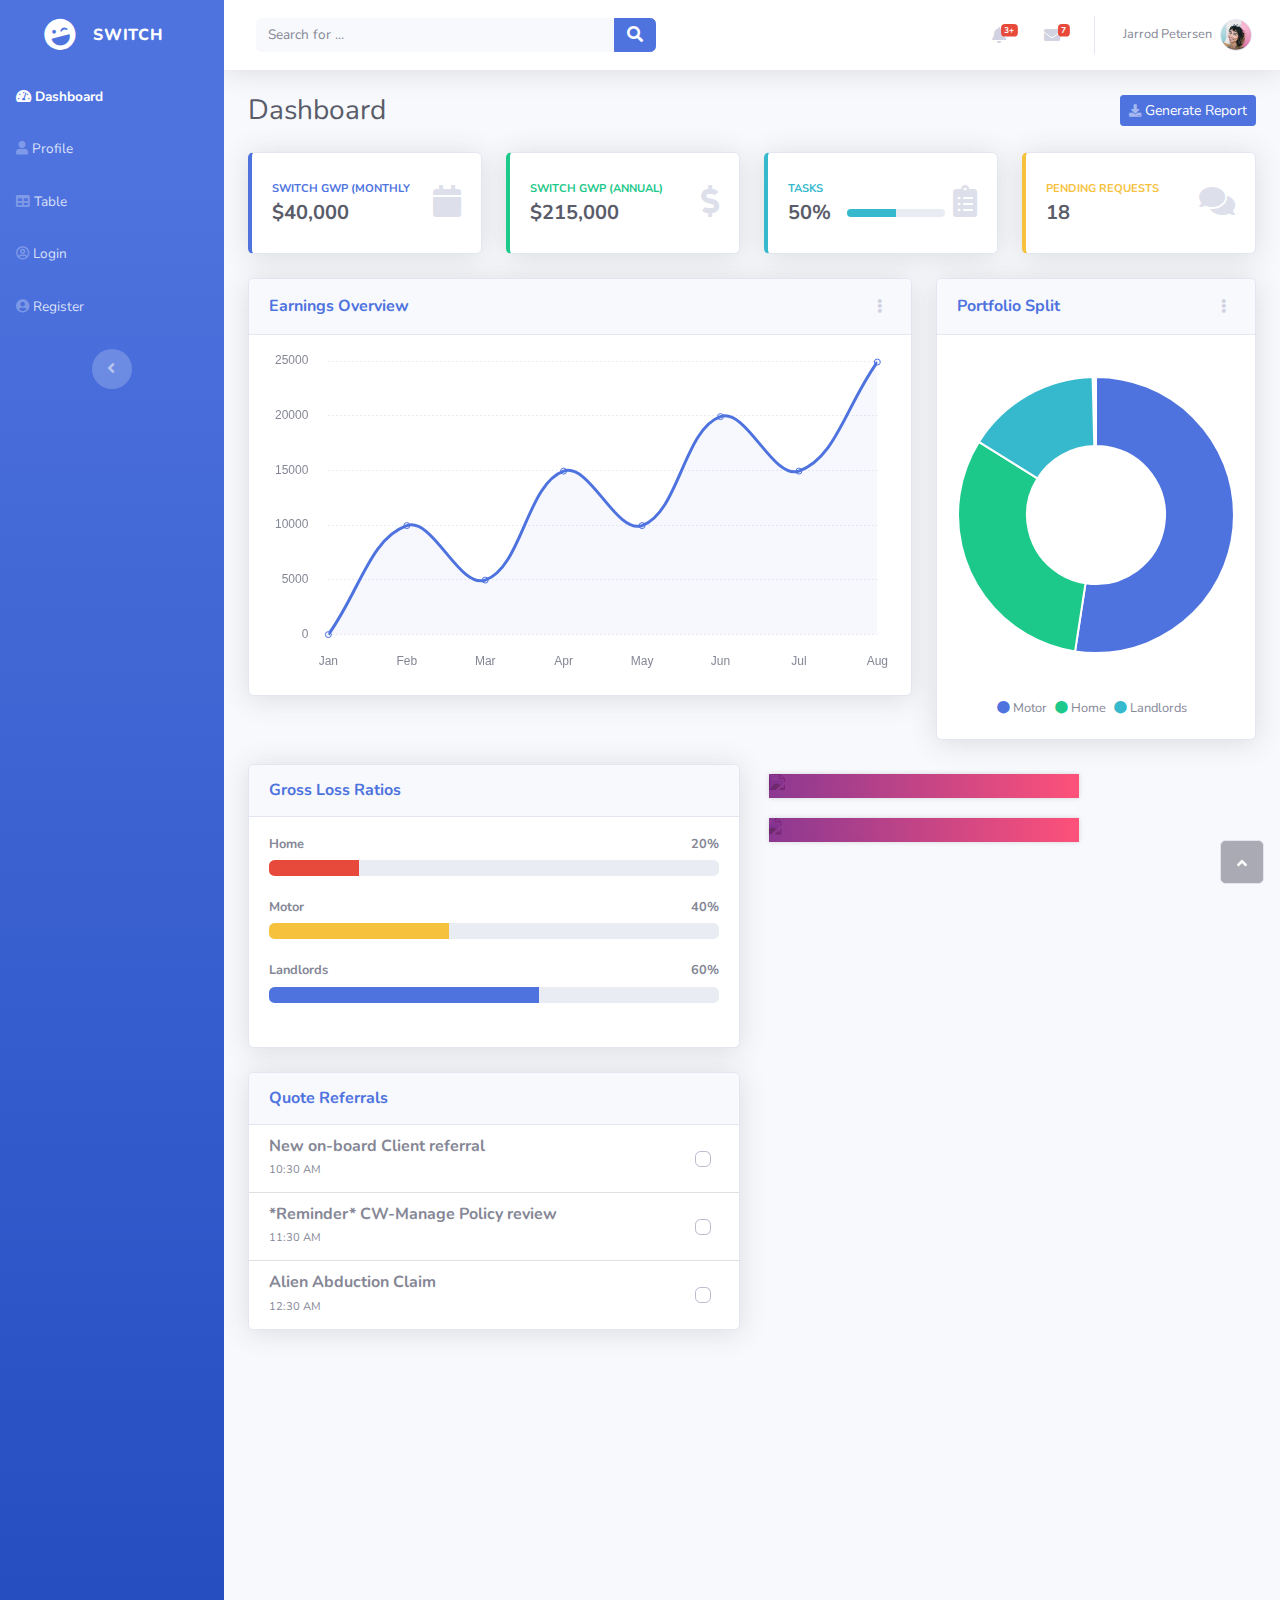
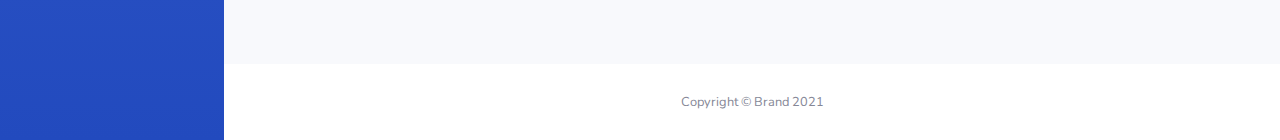
==== insurerSide/insurerIndex.html @ e8cb74f9 "Updates to the Insurer index page and the login page." ====
<!DOCTYPE html>
<html>

<head>
    <meta charset="utf-8">
    <meta name="viewport" content="width=device-width, initial-scale=1.0, shrink-to-fit=no">
    <title>Dashboard - Brand</title>
    <link rel="stylesheet" href="assets/bootstrap/css/bootstrap.min.css">
    <link rel="stylesheet" href="https://fonts.googleapis.com/css?family=Nunito:200,200i,300,300i,400,400i,600,600i,700,700i,800,800i,900,900i">
    <link rel="stylesheet" href="assets/fonts/fontawesome-all.min.css">
    <link rel="stylesheet" href="assets/fonts/font-awesome.min.css">
    <link rel="stylesheet" href="assets/fonts/fontawesome5-overrides.min.css">
    <link rel="stylesheet" href="assets/css/News-Cards.css">
</head>

<body id="page-top">
    <div id="wrapper">
        <nav class="navbar navbar-dark align-items-start sidebar sidebar-dark accordion bg-gradient-primary p-0">
            <div class="container-fluid d-flex flex-column p-0"><a class="navbar-brand d-flex justify-content-center align-items-center sidebar-brand m-0" href="#">
                    <div class="sidebar-brand-icon rotate-n-15"><i class="fas fa-laugh-wink"></i></div>
                    <div class="sidebar-brand-text mx-3"><span>SWITCH</span></div>
                </a>
                <hr class="sidebar-divider my-0">
                <ul class="nav navbar-nav text-light" id="accordionSidebar">
                    <li class="nav-item"><a class="nav-link active" href="insurerIndex.html"><i class="fas fa-tachometer-alt"></i><span>Dashboard</span></a></li>
                    <li class="nav-item"><a class="nav-link" href="profile.html"><i class="fas fa-user"></i><span>Profile</span></a></li>
                    <li class="nav-item"><a class="nav-link" href="table.html"><i class="fas fa-table"></i><span>Table</span></a></li>
                    <li class="nav-item"><a class="nav-link" href="login.html"><i class="far fa-user-circle"></i><span>Login</span></a></li>
                    <li class="nav-item"><a class="nav-link" href="register.html"><i class="fas fa-user-circle"></i><span>Register</span></a></li>
                </ul>
                <div class="text-center d-none d-md-inline"><button class="btn rounded-circle border-0" id="sidebarToggle" type="button"></button></div>
            </div>
        </nav>
        <div class="d-flex flex-column" id="content-wrapper">
            <div id="content">
                <nav class="navbar navbar-light navbar-expand bg-white shadow mb-4 topbar static-top">
                    <div class="container-fluid"><button class="btn btn-link d-md-none rounded-circle mr-3" id="sidebarToggleTop" type="button"><i class="fas fa-bars"></i></button>
                        <form class="form-inline d-none d-sm-inline-block mr-auto ml-md-3 my-2 my-md-0 mw-100 navbar-search">
                            <div class="input-group"><input class="bg-light form-control border-0 small" type="text" placeholder="Search for ...">
                                <div class="input-group-append"><button class="btn btn-primary py-0" type="button"><i class="fas fa-search"></i></button></div>
                            </div>
                        </form>
                        <ul class="nav navbar-nav flex-nowrap ml-auto">
                            <li class="nav-item dropdown d-sm-none no-arrow"><a class="dropdown-toggle nav-link" data-toggle="dropdown" aria-expanded="false" href="#"><i class="fas fa-search"></i></a>
                                <div class="dropdown-menu dropdown-menu-right p-3 animated--grow-in" aria-labelledby="searchDropdown">
                                    <form class="form-inline mr-auto navbar-search w-100">
                                        <div class="input-group"><input class="bg-light form-control border-0 small" type="text" placeholder="Search for ...">
                                            <div class="input-group-append"><button class="btn btn-primary py-0" type="button"><i class="fas fa-search"></i></button></div>
                                        </div>
                                    </form>
                                </div>
                            </li>
                            <li class="nav-item dropdown no-arrow mx-1">
                                <div class="nav-item dropdown no-arrow"><a class="dropdown-toggle nav-link" data-toggle="dropdown" aria-expanded="false" href="#"><span class="badge badge-danger badge-counter">3+</span><i class="fas fa-bell fa-fw"></i></a>
                                    <div class="dropdown-menu dropdown-menu-right dropdown-list dropdown-menu-right animated--grow-in">
                                        <h6 class="dropdown-header">alerts center</h6><a class="d-flex align-items-center dropdown-item" href="#">
                                            <div class="mr-3">
                                                <div class="bg-primary icon-circle"><i class="fas fa-file-alt text-white"></i></div>
                                            </div>
                                            <div><span class="small text-gray-500">February 26, 2021</span>
                                                <p>A new monthly report is ready to download!</p>
                                            </div>
                                        </a><a class="d-flex align-items-center dropdown-item" href="#">
                                            <div class="mr-3">
                                                <div class="bg-success icon-circle"><i class="fas fa-donate text-white"></i></div>
                                            </div>
                                            <div><span class="small text-gray-500">February 24, 2019</span>
                                                <p>$290.29 has been deposited into your account!</p>
                                            </div>
                                        </a><a class="d-flex align-items-center dropdown-item" href="#">
                                            <div class="mr-3">
                                                <div class="bg-warning icon-circle"><i class="fas fa-exclamation-triangle text-white"></i></div>
                                            </div>
                                            <div><span class="small text-gray-500">December 2, 2019</span>
                                                <p>Spending Alert: We've noticed unusually high spending for your account.</p>
                                            </div>
                                        </a><a class="text-center dropdown-item small text-gray-500" href="#">Show All Alerts</a>
                                    </div>
                                </div>
                            </li>
                            <li class="nav-item dropdown no-arrow mx-1">
                                <div class="nav-item dropdown no-arrow"><a class="dropdown-toggle nav-link" data-toggle="dropdown" aria-expanded="false" href="#"><i class="fas fa-envelope fa-fw"></i><span class="badge badge-danger badge-counter">7</span></a>
                                    <div class="dropdown-menu dropdown-menu-right dropdown-list dropdown-menu-right animated--grow-in">
                                        <h6 class="dropdown-header">alerts center</h6><a class="d-flex align-items-center dropdown-item" href="#">
                                            <div class="dropdown-list-image mr-3"><img class="rounded-circle" src="assets/img/avatars/avatar4.jpeg">
                                                <div class="bg-success status-indicator"></div>
                                            </div>
                                            <div class="font-weight-bold">
                                                <div class="text-truncate"><span>Hi there! I am wondering if you can help me with a problem I've been having.</span></div>
                                                <p class="small text-gray-500 mb-0">Jarrod Petersen - 58m</p>
                                            </div>
                                        </a><a class="d-flex align-items-center dropdown-item" href="#">
                                            <div class="dropdown-list-image mr-3"><img class="rounded-circle" src="assets/img/avatars/avatar2.jpeg">
                                                <div class="status-indicator"></div>
                                            </div>
                                            <div class="font-weight-bold">
                                                <div class="text-truncate"><span>I have the photos that you requested for my claim.</span></div>
                                                <p class="small text-gray-500 mb-0">Elisha Rackley - 1d</p>
                                            </div>
                                        </a><a class="d-flex align-items-center dropdown-item" href="#">
                                            <div class="dropdown-list-image mr-3"><img class="rounded-circle" src="assets/img/avatars/avatar3.jpeg">
                                                <div class="bg-warning status-indicator"></div>
                                            </div>
                                            <div class="font-weight-bold">
                                                <div class="text-truncate"><span>Last month's report looks great, I am very happy with the progress so far, keep up the good work!</span></div>
                                                <p class="small text-gray-500 mb-0">Keegan Whitfield - 2d</p>
                                            </div>
                                        </a><a class="d-flex align-items-center dropdown-item" href="#">
                                            <div class="dropdown-list-image mr-3"><img class="rounded-circle" src="assets/img/avatars/avatar5.jpeg">
                                                <div class="bg-success status-indicator"></div>
                                            </div>
                                            <div class="font-weight-bold">
                                                <div class="text-truncate"><span>Something you didn't know about me is that I listen to Wu-Tang.</span></div>
                                                <p class="small text-gray-500 mb-0">Fletcher Petersen · 2w</p>
                                            </div>
                                        </a><a class="text-center dropdown-item small text-gray-500" href="#">Show All Alerts</a>
                                    </div>
                                </div>
                                <div class="shadow dropdown-list dropdown-menu dropdown-menu-right" aria-labelledby="alertsDropdown"></div>
                            </li>
                            <div class="d-none d-sm-block topbar-divider"></div>
                            <li class="nav-item dropdown no-arrow">
                                <div class="nav-item dropdown no-arrow"><a class="dropdown-toggle nav-link" data-toggle="dropdown" aria-expanded="false" href="#"><span class="d-none d-lg-inline mr-2 text-gray-600 small">Jarrod Petersen</span><img class="border rounded-circle img-profile" src="assets/img/avatars/avatar1.jpeg"></a>
                                    <div class="dropdown-menu shadow dropdown-menu-right animated--grow-in"><a class="dropdown-item" href="#"><i class="fas fa-user fa-sm fa-fw mr-2 text-gray-400"></i>&nbsp;Profile</a><a class="dropdown-item" href="#"><i class="fas fa-cogs fa-sm fa-fw mr-2 text-gray-400"></i>&nbsp;Settings</a><a class="dropdown-item" href="#"><i class="fas fa-list fa-sm fa-fw mr-2 text-gray-400"></i>&nbsp;Activity log</a>
                                        <div class="dropdown-divider"></div><a class="dropdown-item" href="#"><i class="fas fa-sign-out-alt fa-sm fa-fw mr-2 text-gray-400"></i>&nbsp;Logout</a>
                                    </div>
                                </div>
                            </li>
                        </ul>
                    </div>
                </nav>
                <div class="container-fluid">
                    <div class="d-sm-flex justify-content-between align-items-center mb-4">
                        <h3 class="text-dark mb-0">Dashboard</h3><a class="btn btn-primary btn-sm d-none d-sm-inline-block" role="button" href="#"><i class="fas fa-download fa-sm text-white-50"></i>&nbsp;Generate Report</a>
                    </div>
                    <div class="row">
                        <div class="col-md-6 col-xl-3 mb-4">
                            <div class="card shadow border-left-primary py-2">
                                <div class="card-body">
                                    <div class="row align-items-center no-gutters">
                                        <div class="col mr-2">
                                            <div class="text-uppercase text-primary font-weight-bold text-xs mb-1"><span>Switch GWP (Monthly</span></div>
                                            <div class="text-dark font-weight-bold h5 mb-0"><span>$40,000</span></div>
                                        </div>
                                        <div class="col-auto"><i class="fas fa-calendar fa-2x text-gray-300"></i></div>
                                    </div>
                                </div>
                            </div>
                        </div>
                        <div class="col-md-6 col-xl-3 mb-4">
                            <div class="card shadow border-left-success py-2">
                                <div class="card-body">
                                    <div class="row align-items-center no-gutters">
                                        <div class="col mr-2">
                                            <div class="text-uppercase text-success font-weight-bold text-xs mb-1"><span>Switch GWP (annual)</span></div>
                                            <div class="text-dark font-weight-bold h5 mb-0"><span>$215,000</span></div>
                                        </div>
                                        <div class="col-auto"><i class="fas fa-dollar-sign fa-2x text-gray-300"></i></div>
                                    </div>
                                </div>
                            </div>
                        </div>
                        <div class="col-md-6 col-xl-3 mb-4">
                            <div class="card shadow border-left-info py-2">
                                <div class="card-body">
                                    <div class="row align-items-center no-gutters">
                                        <div class="col mr-2">
                                            <div class="text-uppercase text-info font-weight-bold text-xs mb-1"><span>Tasks</span></div>
                                            <div class="row no-gutters align-items-center">
                                                <div class="col-auto">
                                                    <div class="text-dark font-weight-bold h5 mb-0 mr-3"><span>50%</span></div>
                                                </div>
                                                <div class="col">
                                                    <div class="progress progress-sm">
                                                        <div class="progress-bar bg-info" aria-valuenow="50" aria-valuemin="0" aria-valuemax="100" style="width: 50%;"><span class="sr-only">50%</span></div>
                                                    </div>
                                                </div>
                                            </div>
                                        </div>
                                        <div class="col-auto"><i class="fas fa-clipboard-list fa-2x text-gray-300"></i></div>
                                    </div>
                                </div>
                            </div>
                        </div>
                        <div class="col-md-6 col-xl-3 mb-4">
                            <div class="card shadow border-left-warning py-2">
                                <div class="card-body">
                                    <div class="row align-items-center no-gutters">
                                        <div class="col mr-2">
                                            <div class="text-uppercase text-warning font-weight-bold text-xs mb-1"><span>Pending Requests</span></div>
                                            <div class="text-dark font-weight-bold h5 mb-0"><span>18</span></div>
                                        </div>
                                        <div class="col-auto"><i class="fas fa-comments fa-2x text-gray-300"></i></div>
                                    </div>
                                </div>
                            </div>
                        </div>
                    </div>
                    <div class="row">
                        <div class="col-lg-7 col-xl-8">
                            <div class="card shadow mb-4">
                                <div class="card-header d-flex justify-content-between align-items-center">
                                    <h6 class="text-primary font-weight-bold m-0">Earnings Overview</h6>
                                    <div class="dropdown no-arrow"><button class="btn btn-link btn-sm dropdown-toggle" data-toggle="dropdown" aria-expanded="false" type="button"><i class="fas fa-ellipsis-v text-gray-400"></i></button>
                                        <div class="dropdown-menu shadow dropdown-menu-right animated--fade-in">
                                            <p class="text-center dropdown-header">dropdown header:</p><a class="dropdown-item" href="#">&nbsp;Action</a><a class="dropdown-item" href="#">&nbsp;Another action</a>
                                            <div class="dropdown-divider"></div><a class="dropdown-item" href="#">&nbsp;Something else here</a>
                                        </div>
                                    </div>
                                </div>
                                <div class="card-body">
                                    <div class="chart-area"><canvas data-bs-chart="{&quot;type&quot;:&quot;line&quot;,&quot;data&quot;:{&quot;labels&quot;:[&quot;Jan&quot;,&quot;Feb&quot;,&quot;Mar&quot;,&quot;Apr&quot;,&quot;May&quot;,&quot;Jun&quot;,&quot;Jul&quot;,&quot;Aug&quot;],&quot;datasets&quot;:[{&quot;label&quot;:&quot;Earnings&quot;,&quot;fill&quot;:true,&quot;data&quot;:[&quot;0&quot;,&quot;10000&quot;,&quot;5000&quot;,&quot;15000&quot;,&quot;10000&quot;,&quot;20000&quot;,&quot;15000&quot;,&quot;25000&quot;],&quot;backgroundColor&quot;:&quot;rgba(78, 115, 223, 0.05)&quot;,&quot;borderColor&quot;:&quot;rgba(78, 115, 223, 1)&quot;}]},&quot;options&quot;:{&quot;maintainAspectRatio&quot;:false,&quot;legend&quot;:{&quot;display&quot;:false},&quot;title&quot;:{},&quot;scales&quot;:{&quot;xAxes&quot;:[{&quot;gridLines&quot;:{&quot;color&quot;:&quot;rgb(234, 236, 244)&quot;,&quot;zeroLineColor&quot;:&quot;rgb(234, 236, 244)&quot;,&quot;drawBorder&quot;:false,&quot;drawTicks&quot;:false,&quot;borderDash&quot;:[&quot;2&quot;],&quot;zeroLineBorderDash&quot;:[&quot;2&quot;],&quot;drawOnChartArea&quot;:false},&quot;ticks&quot;:{&quot;fontColor&quot;:&quot;#858796&quot;,&quot;padding&quot;:20}}],&quot;yAxes&quot;:[{&quot;gridLines&quot;:{&quot;color&quot;:&quot;rgb(234, 236, 244)&quot;,&quot;zeroLineColor&quot;:&quot;rgb(234, 236, 244)&quot;,&quot;drawBorder&quot;:false,&quot;drawTicks&quot;:false,&quot;borderDash&quot;:[&quot;2&quot;],&quot;zeroLineBorderDash&quot;:[&quot;2&quot;]},&quot;ticks&quot;:{&quot;fontColor&quot;:&quot;#858796&quot;,&quot;padding&quot;:20}}]}}}"></canvas></div>
                                </div>
                            </div>
                        </div>
                        <div class="col-lg-5 col-xl-4">
                            <div class="card shadow mb-4">
                                <div class="card-header d-flex justify-content-between align-items-center">
                                    <h6 class="text-primary font-weight-bold m-0">Portfolio Split</h6>
                                    <div class="dropdown no-arrow"><button class="btn btn-link btn-sm dropdown-toggle" data-toggle="dropdown" aria-expanded="false" type="button"><i class="fas fa-ellipsis-v text-gray-400"></i></button>
                                        <div class="dropdown-menu shadow dropdown-menu-right animated--fade-in">
                                            <p class="text-center dropdown-header">dropdown header:</p><a class="dropdown-item" href="#">&nbsp;Action</a><a class="dropdown-item" href="#">&nbsp;Another action</a>
                                            <div class="dropdown-divider"></div><a class="dropdown-item" href="#">&nbsp;Something else here</a>
                                        </div>
                                    </div>
                                </div>
                                <div class="card-body">
                                    <div class="chart-area"><canvas data-bs-chart="{&quot;type&quot;:&quot;doughnut&quot;,&quot;data&quot;:{&quot;labels&quot;:[&quot;Direct&quot;,&quot;Social&quot;,&quot;Referral&quot;],&quot;datasets&quot;:[{&quot;label&quot;:&quot;&quot;,&quot;backgroundColor&quot;:[&quot;#4e73df&quot;,&quot;#1cc88a&quot;,&quot;#36b9cc&quot;],&quot;borderColor&quot;:[&quot;#ffffff&quot;,&quot;#ffffff&quot;,&quot;#ffffff&quot;],&quot;data&quot;:[&quot;50&quot;,&quot;30&quot;,&quot;15&quot;]}]},&quot;options&quot;:{&quot;maintainAspectRatio&quot;:false,&quot;legend&quot;:{&quot;display&quot;:false},&quot;title&quot;:{}}}"></canvas></div>
                                    <div class="text-center small mt-4"><span class="mr-2"><i class="fas fa-circle text-primary"></i>&nbsp;Motor</span><span class="mr-2"><i class="fas fa-circle text-success"></i>&nbsp;Home</span><span class="mr-2"><i class="fas fa-circle text-info"></i>&nbsp;Landlords</span></div>
                                </div>
                            </div>
                        </div>
                    </div>
                    <div class="row">
                        <div class="col-lg-6 mb-4">
                            <div class="card shadow mb-4">
                                <div class="card-header py-3">
                                    <h6 class="text-primary font-weight-bold m-0">Gross Loss Ratios</h6>
                                </div>
                                <div class="card-body">
                                    <h4 class="small font-weight-bold">Home<span class="float-right">20%</span></h4>
                                    <div class="progress mb-4">
                                        <div class="progress-bar bg-danger" aria-valuenow="20" aria-valuemin="0" aria-valuemax="100" style="width: 20%;"><span class="sr-only">20%</span></div>
                                    </div>
                                    <h4 class="small font-weight-bold">Motor<span class="float-right">40%</span></h4>
                                    <div class="progress mb-4">
                                        <div class="progress-bar bg-warning" aria-valuenow="40" aria-valuemin="0" aria-valuemax="100" style="width: 40%;"><span class="sr-only">40%</span></div>
                                    </div>
                                    <h4 class="small font-weight-bold">Landlords<span class="float-right">60%</span></h4>
                                    <div class="progress mb-4">
                                        <div class="progress-bar bg-primary" aria-valuenow="60" aria-valuemin="0" aria-valuemax="100" style="width: 60%;"><span class="sr-only">60%</span></div>
                                    </div>
                                </div>
                            </div>
                            <div class="card shadow mb-4">
                                <div class="card-header py-3">
                                    <h6 class="text-primary font-weight-bold m-0">Quote Referrals</h6>
                                </div>
                                <ul class="list-group list-group-flush">
                                    <li class="list-group-item">
                                        <div class="row align-items-center no-gutters">
                                            <div class="col mr-2">
                                                <h6 class="mb-0"><strong>New on-board Client referral</strong></h6><span class="text-xs">10:30 AM</span>
                                            </div>
                                            <div class="col-auto">
                                                <div class="custom-control custom-checkbox"><input class="custom-control-input" type="checkbox" id="formCheck-1"><label class="custom-control-label" for="formCheck-1"></label></div>
                                            </div>
                                        </div>
                                    </li>
                                    <li class="list-group-item">
                                        <div class="row align-items-center no-gutters">
                                            <div class="col mr-2">
                                                <h6 class="mb-0"><strong>*Reminder* CW-Manage Policy review</strong></h6><span class="text-xs">11:30 AM</span>
                                            </div>
                                            <div class="col-auto">
                                                <div class="custom-control custom-checkbox"><input class="custom-control-input" type="checkbox" id="formCheck-2"><label class="custom-control-label" for="formCheck-2"></label></div>
                                            </div>
                                        </div>
                                    </li>
                                    <li class="list-group-item">
                                        <div class="row align-items-center no-gutters">
                                            <div class="col mr-2">
                                                <h6 class="mb-0"><strong>Alien Abduction Claim</strong></h6><span class="text-xs">12:30 AM</span>
                                            </div>
                                            <div class="col-auto">
                                                <div class="custom-control custom-checkbox"><input class="custom-control-input" type="checkbox" id="formCheck-3"><label class="custom-control-label" for="formCheck-3"></label></div>
                                            </div>
                                        </div>
                                    </li>
                                </ul>
                            </div>
                        </div>
                        <div class="col" style="height: 900px;"><figure class="snip1527">
  <div class="image"><img src="https://s3-us-west-2.amazonaws.com/s.cdpn.io/331810/pr-sample23.jpg" alt="pr-sample23" /></div>
  <figcaption>
    <div class="date"><span class="day">15</span><span class="month">Mar</span></div>
    <h3>Global Property Insurance Market Hardening</h3>
    <p>

      Read the latest insurancenews.com.au report on the global property insurance market
    </p>
  </figcaption>
  <a href="#"></a>
</figure>
<figure class="snip1527 hover">
  <div class="image"><img src="https://s3-us-west-2.amazonaws.com/s.cdpn.io/331810/pr-sample24.jpg" alt="pr-sample24" /></div>
  <figcaption>
    <div class="date"><span class="day">17</span><span class="month">Nov</span></div>
    <h3>Professional Development</h3>
    <p>
        How two hours a week can push your career in the direction you want
    </p>
  </figcaption>
  <a href="#"></a>
</figure>
</div>
                    </div>
                </div>
            </div>
            <footer class="bg-white sticky-footer">
                <div class="container my-auto">
                    <div class="text-center my-auto copyright"><span>Copyright © Brand 2021</span></div>
                </div>
            </footer>
        </div><a class="border rounded d-inline scroll-to-top" href="#page-top"><i class="fas fa-angle-up"></i></a>
    </div>
    <script src="assets/js/jquery.min.js"></script>
    <script src="assets/bootstrap/js/bootstrap.min.js"></script>
    <script src="assets/js/chart.min.js"></script>
    <script src="assets/js/bs-init.js"></script>
    <script src="https://cdnjs.cloudflare.com/ajax/libs/jquery-easing/1.4.1/jquery.easing.js"></script>
    <script src="assets/js/theme.js"></script>
</body>

</html>
---- insurerSide/assets/fonts/fontawesome5-overrides.min.css ----
.fab.fa-bitcoin:before{content:"\f379"}.far.fa-calendar:before,.fas.fa-calendar:before{content:"\f133"}.far.fa-clipboard:before,.fas.fa-clipboard:before{content:"\f328"}.fab.fa-facebook-f:before{content:"\f39e"}.fab.fa-google-plus:before{content:"\f2b3"}.fas.fa-hotel:before{content:"\f594"}.fab.fa-linkedin:before{content:"\f08c"}.fas.fa-reply:before{content:"\f3e5"}.fas.fa-thermometer:before{content:"\f491"}.fab.fa-vimeo:before{content:"\f40a"}.far.fa-window-close:before,.fas.fa-window-close:before{content:"\f410"}.fab.fa-youtube-square:before{content:"\f431"}
---- insurerSide/assets/css/News-Cards.css ----
.snip1527 {
  box-shadow: 0 0 5px rgba(0, 0, 0, 0.15);
  color: #ffffff;
  float: left;
  font-family: 'Lato', Arial, sans-serif;
  font-size: 16px;
  margin: 10px 1%;
  max-width: 310px;
  min-width: 250px;
  overflow: hidden;
  position: relative;
  text-align: left;
  width: 100%;
}

.snip1527 * {
  -webkit-box-sizing: border-box;
  box-sizing: border-box;
  -webkit-transition: all 0.25s ease;
  transition: all 0.25s ease;
}

.snip1527 img {
  max-width: 100%;
  vertical-align: top;
  position: relative;
}

.snip1527 figcaption {
  padding: 25px 20px 25px;
  position: absolute;
  bottom: 0;
  z-index: 1;
}

.snip1527 figcaption:before {
  position: absolute;
  top: 0;
  bottom: 0;
  left: 0;
  right: 0;
  background: #700877;
  content: '';
  background: -moz-linear-gradient(90deg, #700877 0%, #ff2759 100%, #ff2759 100%);
  background: -webkit-linear-gradient(90deg, #700877 0%, #ff2759 100%, #ff2759 100%);
  background: linear-gradient(90deg, #700877 0%, #ff2759 100%, #ff2759 100%);
  opacity: 0.8;
  z-index: -1;
}

.snip1527 .date {
  background-color: #fff;
  border-radius: 50%;
  color: #700877;
  font-size: 18px;
  font-weight: 700;
  min-height: 48px;
  min-width: 48px;
  padding: 10px 0;
  position: absolute;
  right: 15px;
  text-align: center;
  text-transform: uppercase;
  top: -25px;
}

.snip1527 .date span {
  display: block;
  line-height: 14px;
}

.snip1527 .date .month {
  font-size: 11px;
}

.snip1527 h3, .snip1527 p {
  margin: 0;
  padding: 0;
}

.snip1527 h3 {
  display: inline-block;
  font-weight: 700;
  letter-spacing: -0.4px;
  margin-bottom: 5px;
}

.snip1527 p {
  font-size: 0.8em;
  line-height: 1.6em;
  margin-bottom: 0px;
}

.snip1527 a {
  left: 0;
  right: 0;
  top: 0;
  bottom: 0;
  position: absolute;
  z-index: 1;
}

.snip1527:hover img, .snip1527.hover img {
  -webkit-transform: scale(1.1);
  transform: scale(1.1);
}

img {
  border-radius: 5px;
}

img {
  border-radius: 5px;
}
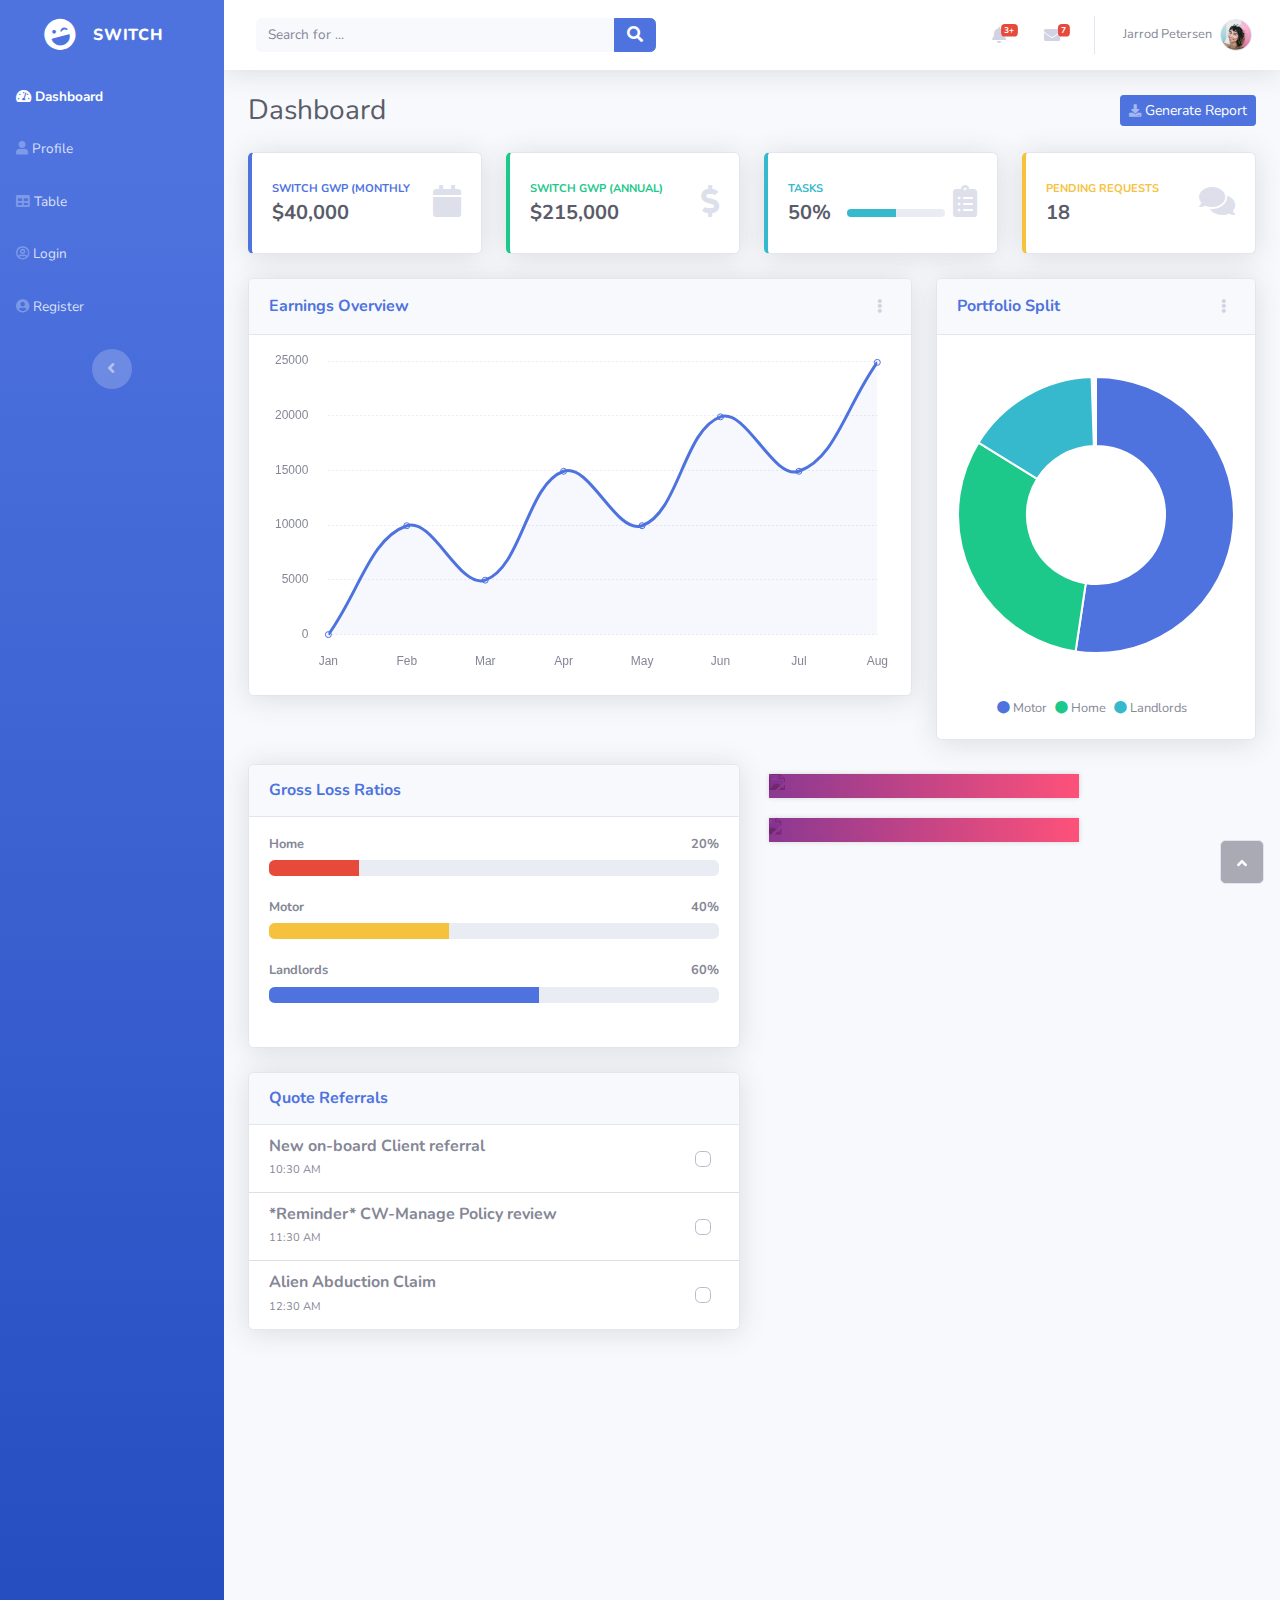
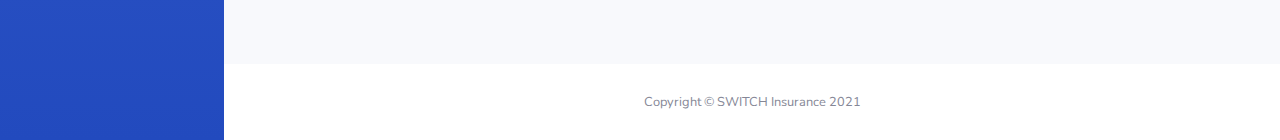
==== commit 4ea59453: "Updates to content within Index, Profile and Table html files." ====
--- a/insurerSide/insurerIndex.html
+++ b/insurerSide/insurerIndex.html
@@ -4,7 +4,7 @@
 <head>
     <meta charset="utf-8">
     <meta name="viewport" content="width=device-width, initial-scale=1.0, shrink-to-fit=no">
-    <title>Dashboard - Brand</title>
+    <title>Dashboard - SWITCH</title>
     <link rel="stylesheet" href="assets/bootstrap/css/bootstrap.min.css">
     <link rel="stylesheet" href="https://fonts.googleapis.com/css?family=Nunito:200,200i,300,300i,400,400i,600,600i,700,700i,800,800i,900,900i">
     <link rel="stylesheet" href="assets/fonts/fontawesome-all.min.css">
@@ -64,7 +64,7 @@
                                             <div class="mr-3">
                                                 <div class="bg-success icon-circle"><i class="fas fa-donate text-white"></i></div>
                                             </div>
-                                            <div><span class="small text-gray-500">February 24, 2019</span>
+                                            <div><span class="small text-gray-500">February 24, 2021</span>
                                                 <p>$290.29 has been deposited into your account!</p>
                                             </div>
                                         </a><a class="d-flex align-items-center dropdown-item" href="#">
@@ -319,7 +319,7 @@
             </div>
             <footer class="bg-white sticky-footer">
                 <div class="container my-auto">
-                    <div class="text-center my-auto copyright"><span>Copyright © Brand 2021</span></div>
+                    <div class="text-center my-auto copyright"><span>Copyright © SWITCH Insurance 2021</span></div>
                 </div>
             </footer>
         </div><a class="border rounded d-inline scroll-to-top" href="#page-top"><i class="fas fa-angle-up"></i></a>
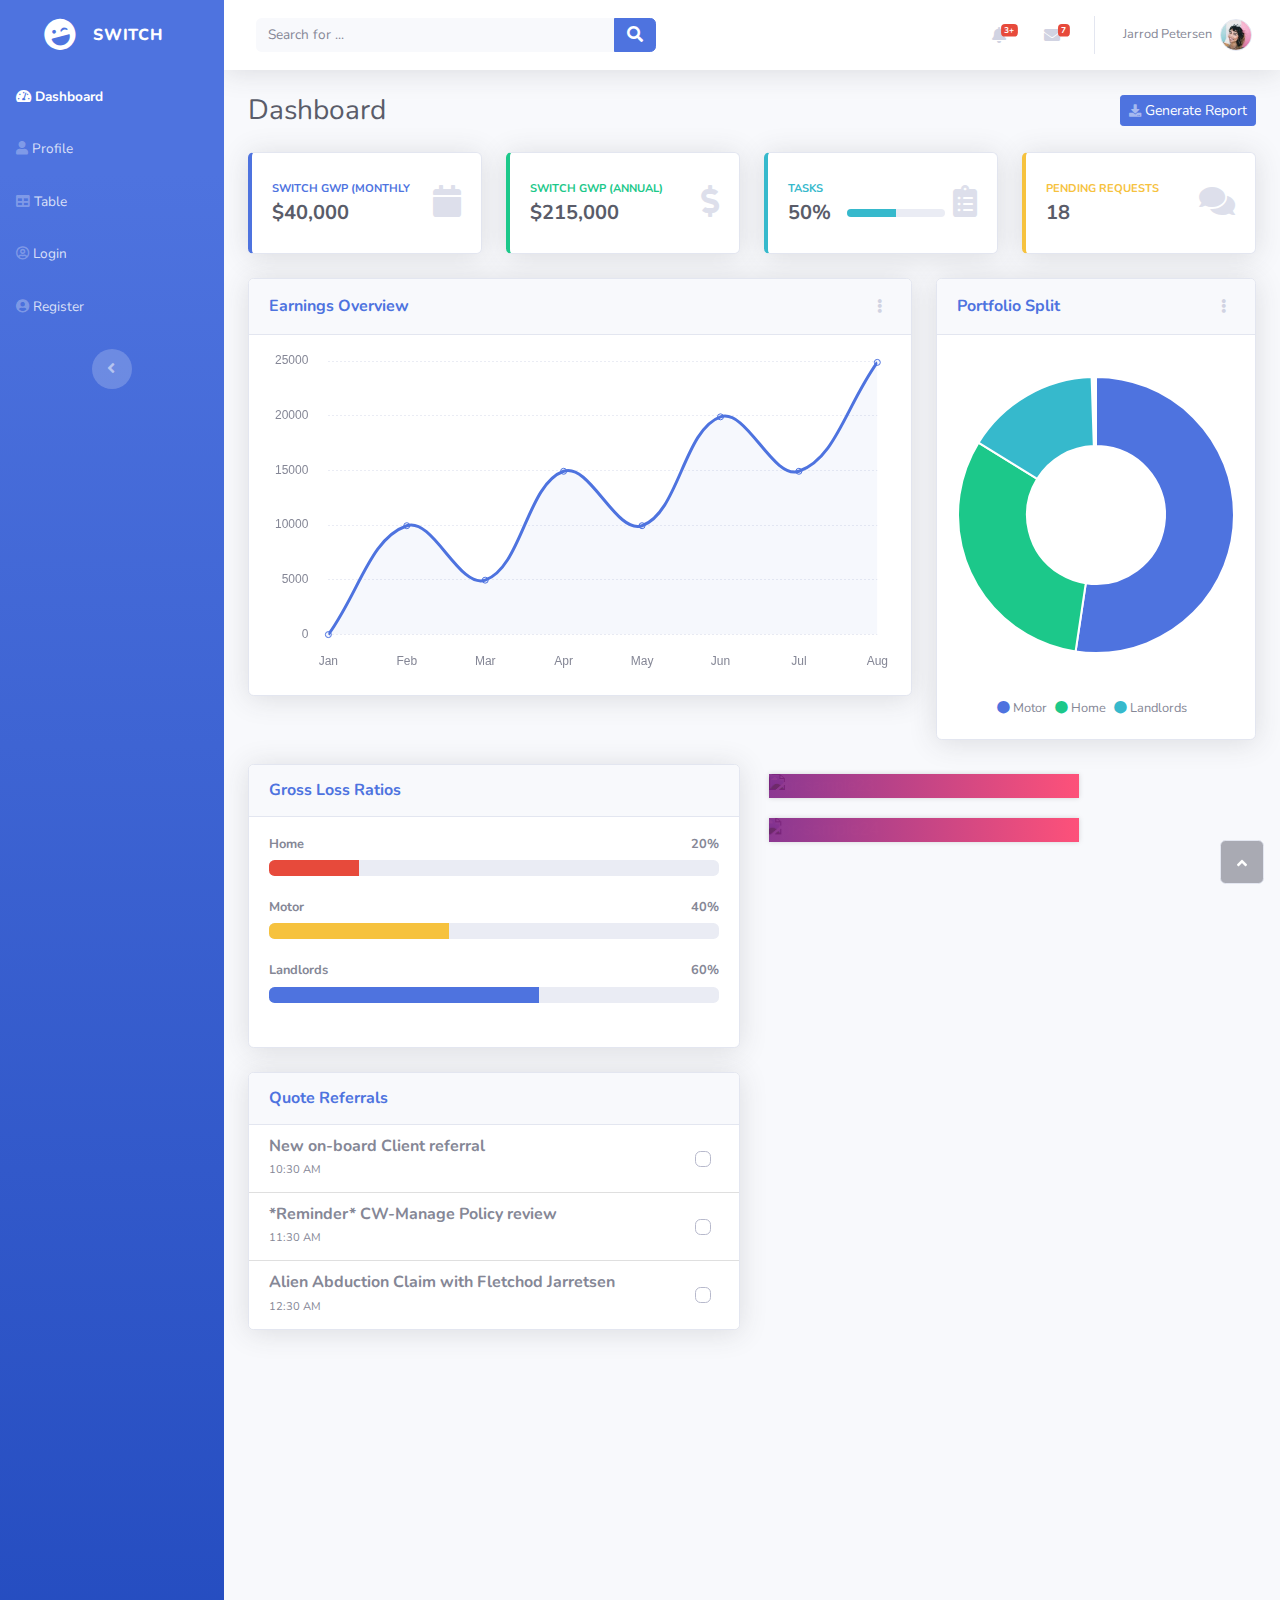
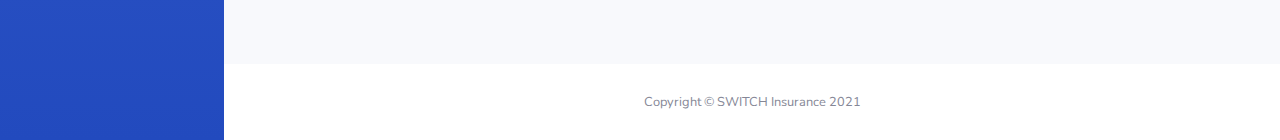
==== commit bd319e87: "Update insurerIndex.html" ====
--- a/insurerSide/insurerIndex.html
+++ b/insurerSide/insurerIndex.html
@@ -280,7 +280,7 @@
                                     <li class="list-group-item">
                                         <div class="row align-items-center no-gutters">
                                             <div class="col mr-2">
-                                                <h6 class="mb-0"><strong>Alien Abduction Claim</strong></h6><span class="text-xs">12:30 AM</span>
+                                                <h6 class="mb-0"><strong>Alien Abduction Claim with Fletchod Jarretsen</strong></h6><span class="text-xs">12:30 AM</span>
                                             </div>
                                             <div class="col-auto">
                                                 <div class="custom-control custom-checkbox"><input class="custom-control-input" type="checkbox" id="formCheck-3"><label class="custom-control-label" for="formCheck-3"></label></div>
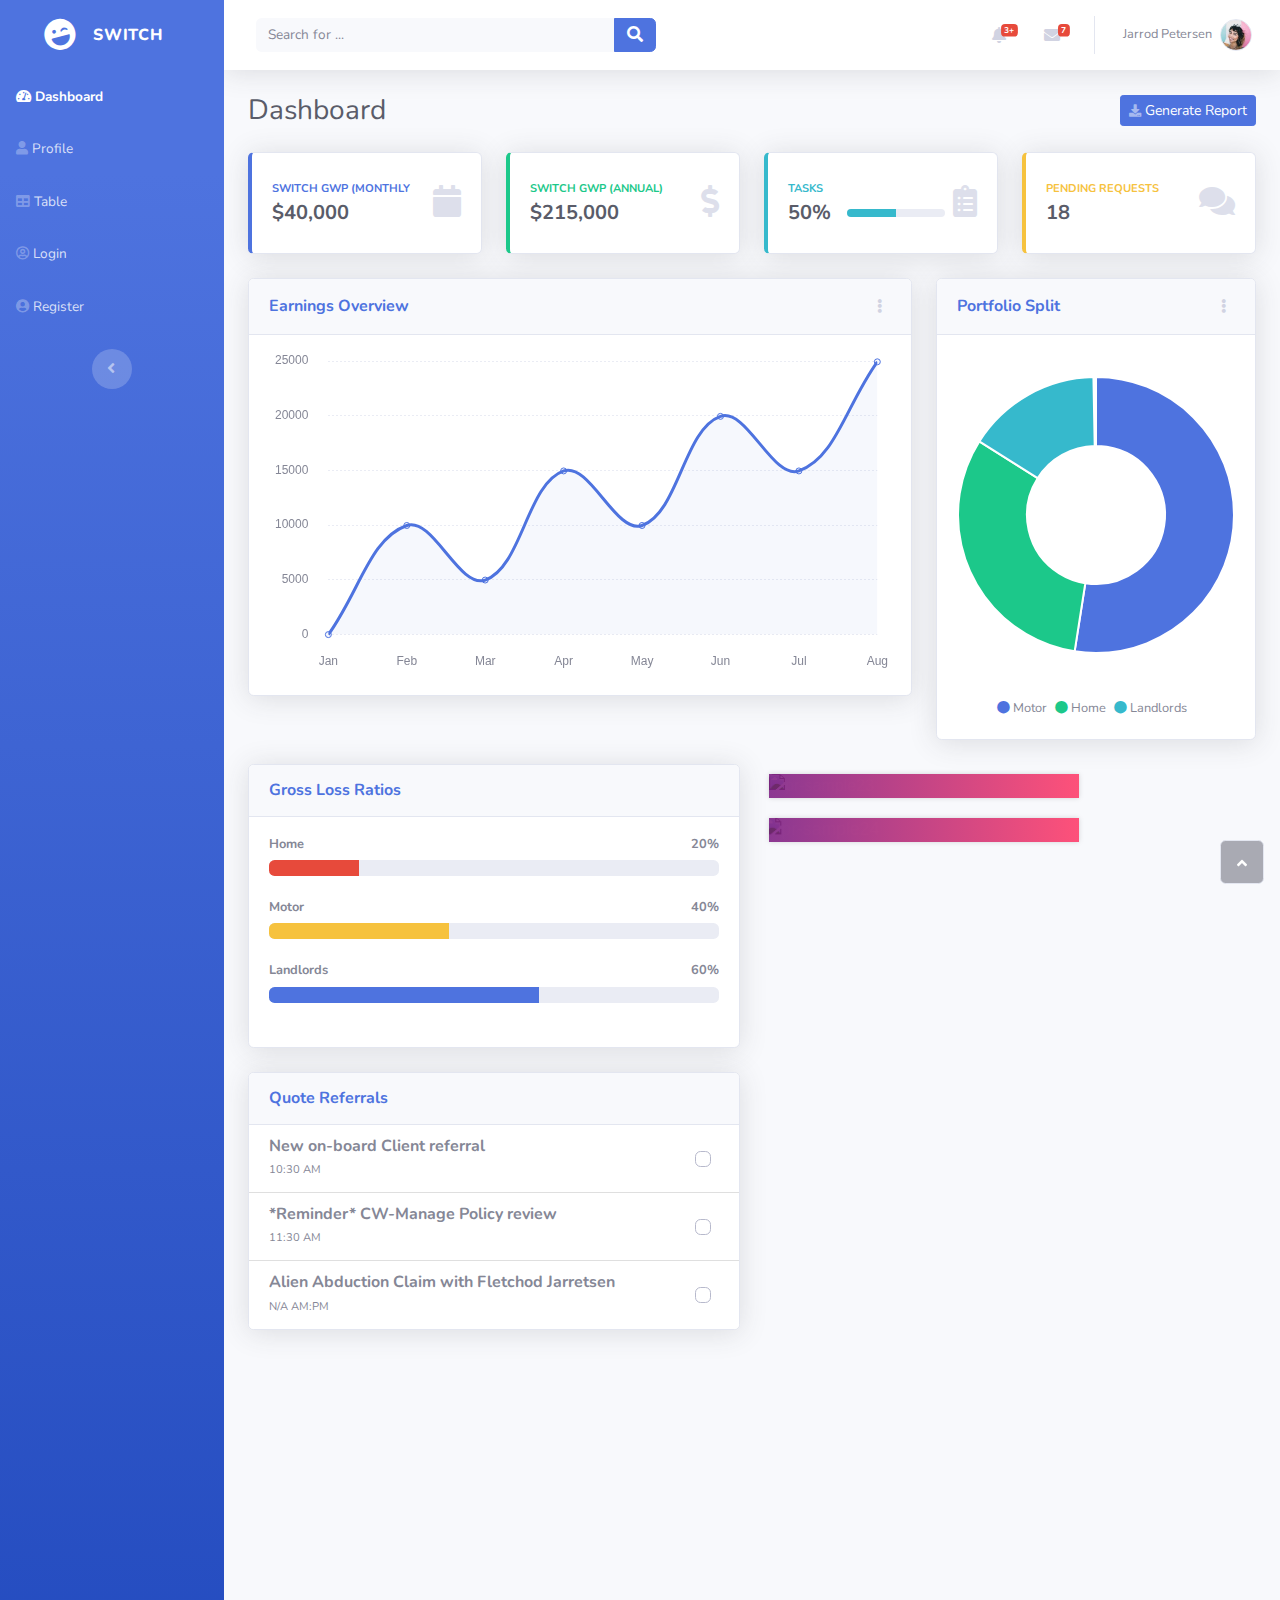
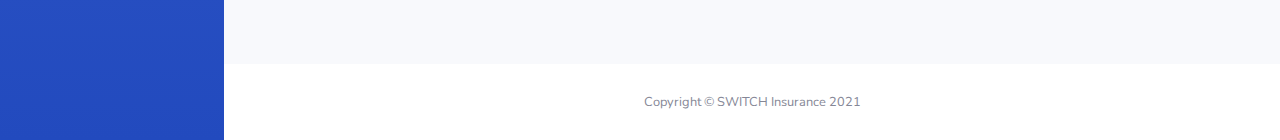
==== commit 788f02ab: "Updates to grammar in Index page and table page." ====
--- a/insurerSide/insurerIndex.html
+++ b/insurerSide/insurerIndex.html
@@ -280,7 +280,7 @@
                                     <li class="list-group-item">
                                         <div class="row align-items-center no-gutters">
                                             <div class="col mr-2">
-                                                <h6 class="mb-0"><strong>Alien Abduction Claim with Fletchod Jarretsen</strong></h6><span class="text-xs">12:30 AM</span>
+                                                <h6 class="mb-0"><strong>Alien Abduction Claim with Fletchod Jarretsen</strong></h6><span class="text-xs">N/A AM:PM</span>
                                             </div>
                                             <div class="col-auto">
                                                 <div class="custom-control custom-checkbox"><input class="custom-control-input" type="checkbox" id="formCheck-3"><label class="custom-control-label" for="formCheck-3"></label></div>
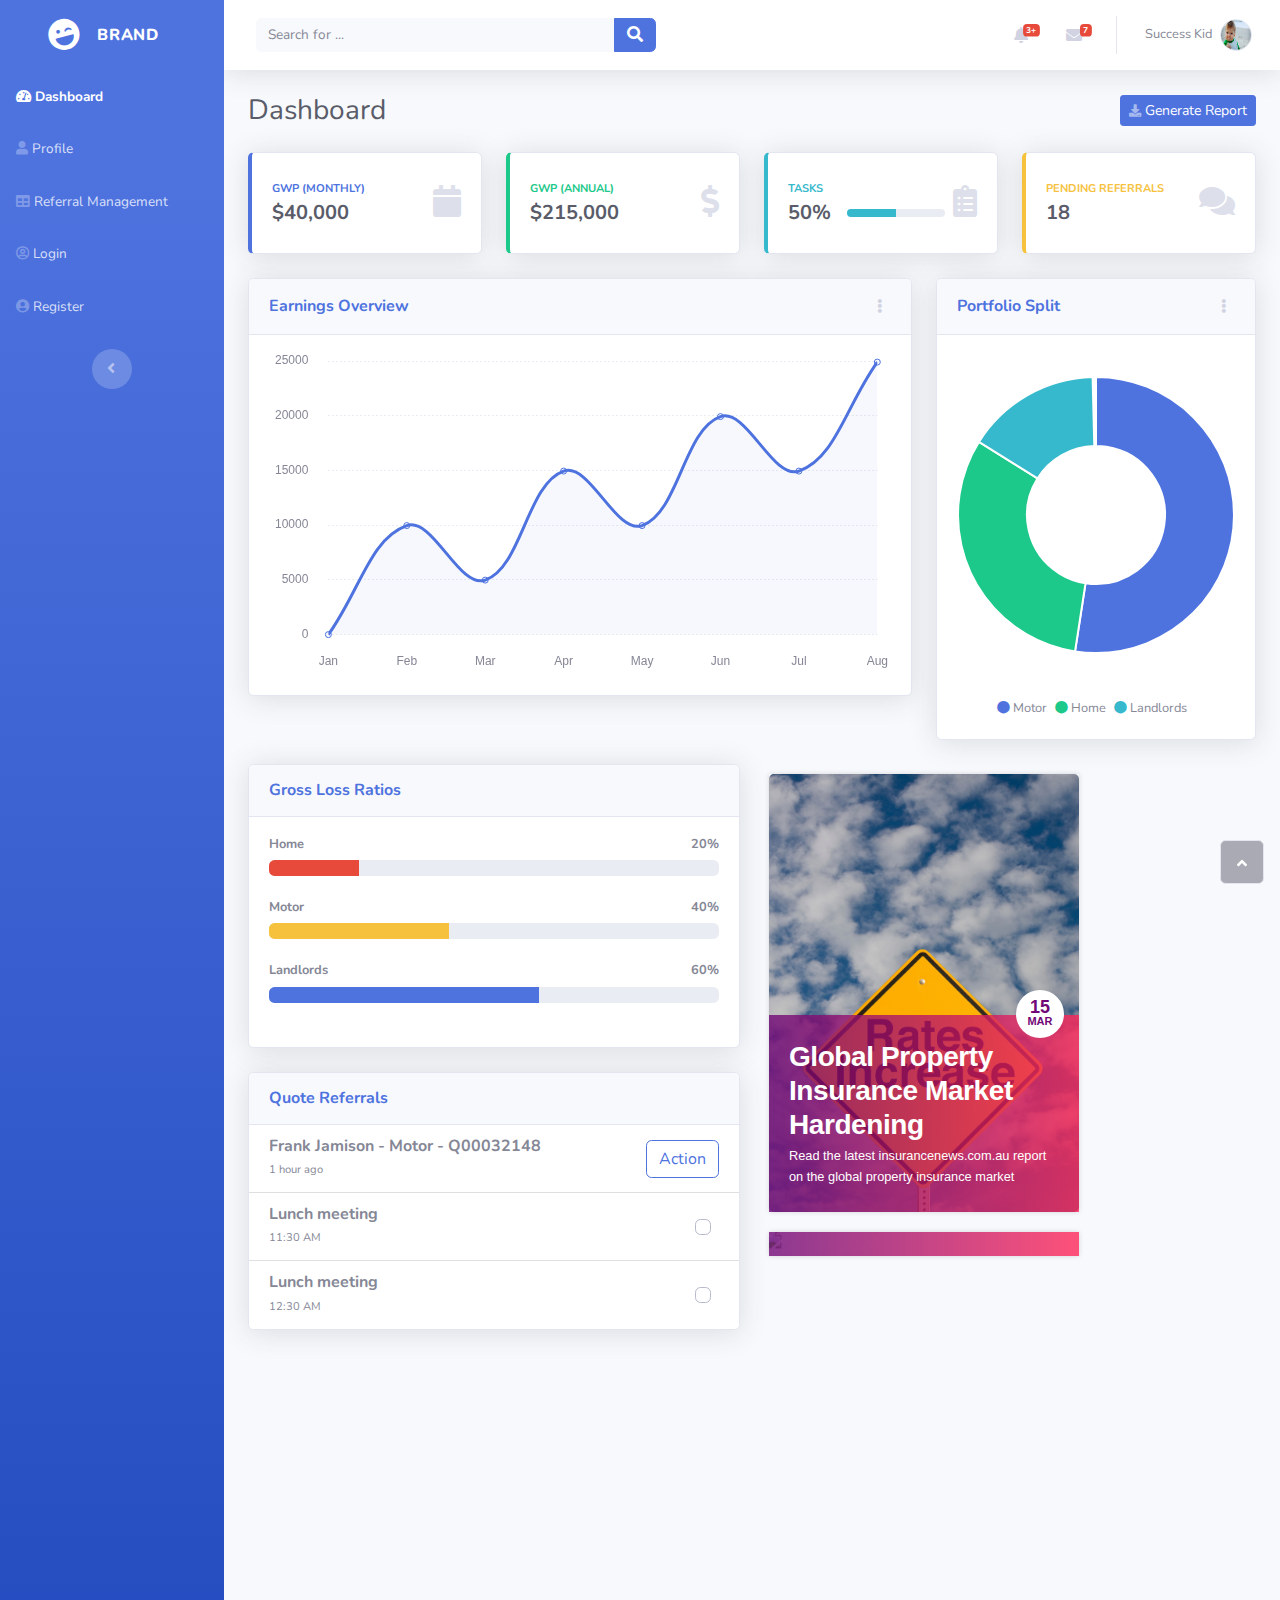
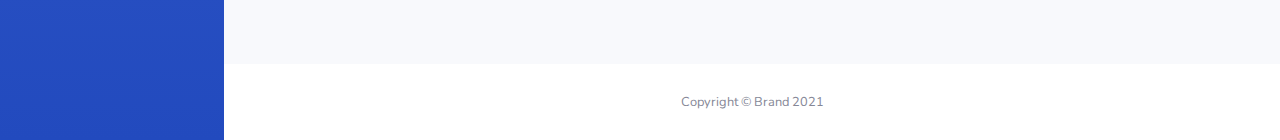
==== commit a0e97057: "Small design pages" ====
--- a/insurerSide/insurerIndex.html
+++ b/insurerSide/insurerIndex.html
@@ -4,7 +4,7 @@
 <head>
     <meta charset="utf-8">
     <meta name="viewport" content="width=device-width, initial-scale=1.0, shrink-to-fit=no">
-    <title>Dashboard - SWITCH</title>
+    <title>Dashboard - Brand</title>
     <link rel="stylesheet" href="assets/bootstrap/css/bootstrap.min.css">
     <link rel="stylesheet" href="https://fonts.googleapis.com/css?family=Nunito:200,200i,300,300i,400,400i,600,600i,700,700i,800,800i,900,900i">
     <link rel="stylesheet" href="assets/fonts/fontawesome-all.min.css">
@@ -18,13 +18,13 @@
         <nav class="navbar navbar-dark align-items-start sidebar sidebar-dark accordion bg-gradient-primary p-0">
             <div class="container-fluid d-flex flex-column p-0"><a class="navbar-brand d-flex justify-content-center align-items-center sidebar-brand m-0" href="#">
                     <div class="sidebar-brand-icon rotate-n-15"><i class="fas fa-laugh-wink"></i></div>
-                    <div class="sidebar-brand-text mx-3"><span>SWITCH</span></div>
+                    <div class="sidebar-brand-text mx-3"><span>Brand</span></div>
                 </a>
                 <hr class="sidebar-divider my-0">
                 <ul class="nav navbar-nav text-light" id="accordionSidebar">
                     <li class="nav-item"><a class="nav-link active" href="insurerIndex.html"><i class="fas fa-tachometer-alt"></i><span>Dashboard</span></a></li>
                     <li class="nav-item"><a class="nav-link" href="profile.html"><i class="fas fa-user"></i><span>Profile</span></a></li>
-                    <li class="nav-item"><a class="nav-link" href="table.html"><i class="fas fa-table"></i><span>Table</span></a></li>
+                    <li class="nav-item"><a class="nav-link" href="referrals.html"><i class="fas fa-table"></i><span>Referral Management</span></a></li>
                     <li class="nav-item"><a class="nav-link" href="login.html"><i class="far fa-user-circle"></i><span>Login</span></a></li>
                     <li class="nav-item"><a class="nav-link" href="register.html"><i class="fas fa-user-circle"></i><span>Register</span></a></li>
                 </ul>
@@ -57,14 +57,14 @@
                                             <div class="mr-3">
                                                 <div class="bg-primary icon-circle"><i class="fas fa-file-alt text-white"></i></div>
                                             </div>
-                                            <div><span class="small text-gray-500">February 26, 2021</span>
+                                            <div><span class="small text-gray-500">December 12, 2019</span>
                                                 <p>A new monthly report is ready to download!</p>
                                             </div>
                                         </a><a class="d-flex align-items-center dropdown-item" href="#">
                                             <div class="mr-3">
                                                 <div class="bg-success icon-circle"><i class="fas fa-donate text-white"></i></div>
                                             </div>
-                                            <div><span class="small text-gray-500">February 24, 2021</span>
+                                            <div><span class="small text-gray-500">December 7, 2019</span>
                                                 <p>$290.29 has been deposited into your account!</p>
                                             </div>
                                         </a><a class="d-flex align-items-center dropdown-item" href="#">
@@ -87,15 +87,15 @@
                                             </div>
                                             <div class="font-weight-bold">
                                                 <div class="text-truncate"><span>Hi there! I am wondering if you can help me with a problem I've been having.</span></div>
-                                                <p class="small text-gray-500 mb-0">Jarrod Petersen - 58m</p>
+                                                <p class="small text-gray-500 mb-0">Emily Fowler - 58m</p>
                                             </div>
                                         </a><a class="d-flex align-items-center dropdown-item" href="#">
                                             <div class="dropdown-list-image mr-3"><img class="rounded-circle" src="assets/img/avatars/avatar2.jpeg">
                                                 <div class="status-indicator"></div>
                                             </div>
                                             <div class="font-weight-bold">
-                                                <div class="text-truncate"><span>I have the photos that you requested for my claim.</span></div>
-                                                <p class="small text-gray-500 mb-0">Elisha Rackley - 1d</p>
+                                                <div class="text-truncate"><span>I have the photos that you ordered last month!</span></div>
+                                                <p class="small text-gray-500 mb-0">Jae Chun - 1d</p>
                                             </div>
                                         </a><a class="d-flex align-items-center dropdown-item" href="#">
                                             <div class="dropdown-list-image mr-3"><img class="rounded-circle" src="assets/img/avatars/avatar3.jpeg">
@@ -103,15 +103,15 @@
                                             </div>
                                             <div class="font-weight-bold">
                                                 <div class="text-truncate"><span>Last month's report looks great, I am very happy with the progress so far, keep up the good work!</span></div>
-                                                <p class="small text-gray-500 mb-0">Keegan Whitfield - 2d</p>
+                                                <p class="small text-gray-500 mb-0">Morgan Alvarez - 2d</p>
                                             </div>
                                         </a><a class="d-flex align-items-center dropdown-item" href="#">
                                             <div class="dropdown-list-image mr-3"><img class="rounded-circle" src="assets/img/avatars/avatar5.jpeg">
                                                 <div class="bg-success status-indicator"></div>
                                             </div>
                                             <div class="font-weight-bold">
-                                                <div class="text-truncate"><span>Something you didn't know about me is that I listen to Wu-Tang.</span></div>
-                                                <p class="small text-gray-500 mb-0">Fletcher Petersen · 2w</p>
+                                                <div class="text-truncate"><span>Am I a good boy? The reason I ask is because someone told me that people say this to all dogs, even if they aren't good...</span></div>
+                                                <p class="small text-gray-500 mb-0">Chicken the Dog · 2w</p>
                                             </div>
                                         </a><a class="text-center dropdown-item small text-gray-500" href="#">Show All Alerts</a>
                                     </div>
@@ -120,7 +120,7 @@
                             </li>
                             <div class="d-none d-sm-block topbar-divider"></div>
                             <li class="nav-item dropdown no-arrow">
-                                <div class="nav-item dropdown no-arrow"><a class="dropdown-toggle nav-link" data-toggle="dropdown" aria-expanded="false" href="#"><span class="d-none d-lg-inline mr-2 text-gray-600 small">Jarrod Petersen</span><img class="border rounded-circle img-profile" src="assets/img/avatars/avatar1.jpeg"></a>
+                                <div class="nav-item dropdown no-arrow"><a class="dropdown-toggle nav-link" data-toggle="dropdown" aria-expanded="false" href="#"><span class="d-none d-lg-inline mr-2 text-gray-600 small">Success Kid</span><img class="border rounded-circle img-profile" src="assets/img/avatars/SuccessKid.jpg"></a>
                                     <div class="dropdown-menu shadow dropdown-menu-right animated--grow-in"><a class="dropdown-item" href="#"><i class="fas fa-user fa-sm fa-fw mr-2 text-gray-400"></i>&nbsp;Profile</a><a class="dropdown-item" href="#"><i class="fas fa-cogs fa-sm fa-fw mr-2 text-gray-400"></i>&nbsp;Settings</a><a class="dropdown-item" href="#"><i class="fas fa-list fa-sm fa-fw mr-2 text-gray-400"></i>&nbsp;Activity log</a>
                                         <div class="dropdown-divider"></div><a class="dropdown-item" href="#"><i class="fas fa-sign-out-alt fa-sm fa-fw mr-2 text-gray-400"></i>&nbsp;Logout</a>
                                     </div>
@@ -139,7 +139,7 @@
                                 <div class="card-body">
                                     <div class="row align-items-center no-gutters">
                                         <div class="col mr-2">
-                                            <div class="text-uppercase text-primary font-weight-bold text-xs mb-1"><span>Switch GWP (Monthly</span></div>
+                                            <div class="text-uppercase text-primary font-weight-bold text-xs mb-1"><span>GWP (Monthly)</span></div>
                                             <div class="text-dark font-weight-bold h5 mb-0"><span>$40,000</span></div>
                                         </div>
                                         <div class="col-auto"><i class="fas fa-calendar fa-2x text-gray-300"></i></div>
@@ -152,7 +152,7 @@
                                 <div class="card-body">
                                     <div class="row align-items-center no-gutters">
                                         <div class="col mr-2">
-                                            <div class="text-uppercase text-success font-weight-bold text-xs mb-1"><span>Switch GWP (annual)</span></div>
+                                            <div class="text-uppercase text-success font-weight-bold text-xs mb-1"><span>GWP (annual)</span></div>
                                             <div class="text-dark font-weight-bold h5 mb-0"><span>$215,000</span></div>
                                         </div>
                                         <div class="col-auto"><i class="fas fa-dollar-sign fa-2x text-gray-300"></i></div>
@@ -187,7 +187,7 @@
                                 <div class="card-body">
                                     <div class="row align-items-center no-gutters">
                                         <div class="col mr-2">
-                                            <div class="text-uppercase text-warning font-weight-bold text-xs mb-1"><span>Pending Requests</span></div>
+                                            <div class="text-uppercase text-warning font-weight-bold text-xs mb-1"><span>Pending Referrals</span></div>
                                             <div class="text-dark font-weight-bold h5 mb-0"><span>18</span></div>
                                         </div>
                                         <div class="col-auto"><i class="fas fa-comments fa-2x text-gray-300"></i></div>
@@ -225,7 +225,7 @@
                                     </div>
                                 </div>
                                 <div class="card-body">
-                                    <div class="chart-area"><canvas data-bs-chart="{&quot;type&quot;:&quot;doughnut&quot;,&quot;data&quot;:{&quot;labels&quot;:[&quot;Direct&quot;,&quot;Social&quot;,&quot;Referral&quot;],&quot;datasets&quot;:[{&quot;label&quot;:&quot;&quot;,&quot;backgroundColor&quot;:[&quot;#4e73df&quot;,&quot;#1cc88a&quot;,&quot;#36b9cc&quot;],&quot;borderColor&quot;:[&quot;#ffffff&quot;,&quot;#ffffff&quot;,&quot;#ffffff&quot;],&quot;data&quot;:[&quot;50&quot;,&quot;30&quot;,&quot;15&quot;]}]},&quot;options&quot;:{&quot;maintainAspectRatio&quot;:false,&quot;legend&quot;:{&quot;display&quot;:false},&quot;title&quot;:{}}}"></canvas></div>
+                                    <div class="chart-area"><canvas data-bs-chart="{&quot;type&quot;:&quot;doughnut&quot;,&quot;data&quot;:{&quot;labels&quot;:[&quot;Motor&quot;,&quot;Home&quot;,&quot;Landlords&quot;],&quot;datasets&quot;:[{&quot;label&quot;:&quot;&quot;,&quot;backgroundColor&quot;:[&quot;#4e73df&quot;,&quot;#1cc88a&quot;,&quot;#36b9cc&quot;],&quot;borderColor&quot;:[&quot;#ffffff&quot;,&quot;#ffffff&quot;,&quot;#ffffff&quot;],&quot;data&quot;:[&quot;50&quot;,&quot;30&quot;,&quot;15&quot;]}]},&quot;options&quot;:{&quot;maintainAspectRatio&quot;:false,&quot;legend&quot;:{&quot;display&quot;:false},&quot;title&quot;:{}}}"></canvas></div>
                                     <div class="text-center small mt-4"><span class="mr-2"><i class="fas fa-circle text-primary"></i>&nbsp;Motor</span><span class="mr-2"><i class="fas fa-circle text-success"></i>&nbsp;Home</span><span class="mr-2"><i class="fas fa-circle text-info"></i>&nbsp;Landlords</span></div>
                                 </div>
                             </div>
@@ -260,17 +260,17 @@
                                     <li class="list-group-item">
                                         <div class="row align-items-center no-gutters">
                                             <div class="col mr-2">
-                                                <h6 class="mb-0"><strong>New on-board Client referral</strong></h6><span class="text-xs">10:30 AM</span>
+                                                <h6 class="mb-0"><strong>Frank Jamison - Motor - Q00032148</strong></h6><span class="text-xs">1 hour ago</span>
                                             </div>
                                             <div class="col-auto">
-                                                <div class="custom-control custom-checkbox"><input class="custom-control-input" type="checkbox" id="formCheck-1"><label class="custom-control-label" for="formCheck-1"></label></div>
+                                                <button class="btn btn-outline-primary"><input class="custom-control-input" type="button">Action</button>
                                             </div>
                                         </div>
                                     </li>
                                     <li class="list-group-item">
                                         <div class="row align-items-center no-gutters">
                                             <div class="col mr-2">
-                                                <h6 class="mb-0"><strong>*Reminder* CW-Manage Policy review</strong></h6><span class="text-xs">11:30 AM</span>
+                                                <h6 class="mb-0"><strong>Lunch meeting</strong></h6><span class="text-xs">11:30 AM</span>
                                             </div>
                                             <div class="col-auto">
                                                 <div class="custom-control custom-checkbox"><input class="custom-control-input" type="checkbox" id="formCheck-2"><label class="custom-control-label" for="formCheck-2"></label></div>
@@ -280,7 +280,7 @@
                                     <li class="list-group-item">
                                         <div class="row align-items-center no-gutters">
                                             <div class="col mr-2">
-                                                <h6 class="mb-0"><strong>Alien Abduction Claim with Fletchod Jarretsen</strong></h6><span class="text-xs">N/A AM:PM</span>
+                                                <h6 class="mb-0"><strong>Lunch meeting</strong></h6><span class="text-xs">12:30 AM</span>
                                             </div>
                                             <div class="col-auto">
                                                 <div class="custom-control custom-checkbox"><input class="custom-control-input" type="checkbox" id="formCheck-3"><label class="custom-control-label" for="formCheck-3"></label></div>
@@ -291,7 +291,7 @@
                             </div>
                         </div>
                         <div class="col" style="height: 900px;"><figure class="snip1527">
-  <div class="image"><img src="https://s3-us-west-2.amazonaws.com/s.cdpn.io/331810/pr-sample23.jpg" alt="pr-sample23" /></div>
+  <div class="image"><img src="assets/img/stock/rateIncrease.png" alt="pr-sample23" /></div>
   <figcaption>
     <div class="date"><span class="day">15</span><span class="month">Mar</span></div>
     <h3>Global Property Insurance Market Hardening</h3>
@@ -303,7 +303,7 @@
   <a href="#"></a>
 </figure>
 <figure class="snip1527 hover">
-  <div class="image"><img src="https://s3-us-west-2.amazonaws.com/s.cdpn.io/331810/pr-sample24.jpg" alt="pr-sample24" /></div>
+  <div class="image"><img src="assets/img/stock/stockProfessional.png" alt="pr-sample24" /></div>
   <figcaption>
     <div class="date"><span class="day">17</span><span class="month">Nov</span></div>
     <h3>Professional Development</h3>
@@ -319,7 +319,7 @@
             </div>
             <footer class="bg-white sticky-footer">
                 <div class="container my-auto">
-                    <div class="text-center my-auto copyright"><span>Copyright © SWITCH Insurance 2021</span></div>
+                    <div class="text-center my-auto copyright"><span>Copyright © Brand 2021</span></div>
                 </div>
             </footer>
         </div><a class="border rounded d-inline scroll-to-top" href="#page-top"><i class="fas fa-angle-up"></i></a>
@@ -332,4 +332,4 @@
     <script src="assets/js/theme.js"></script>
 </body>
 
-</html>
+</html>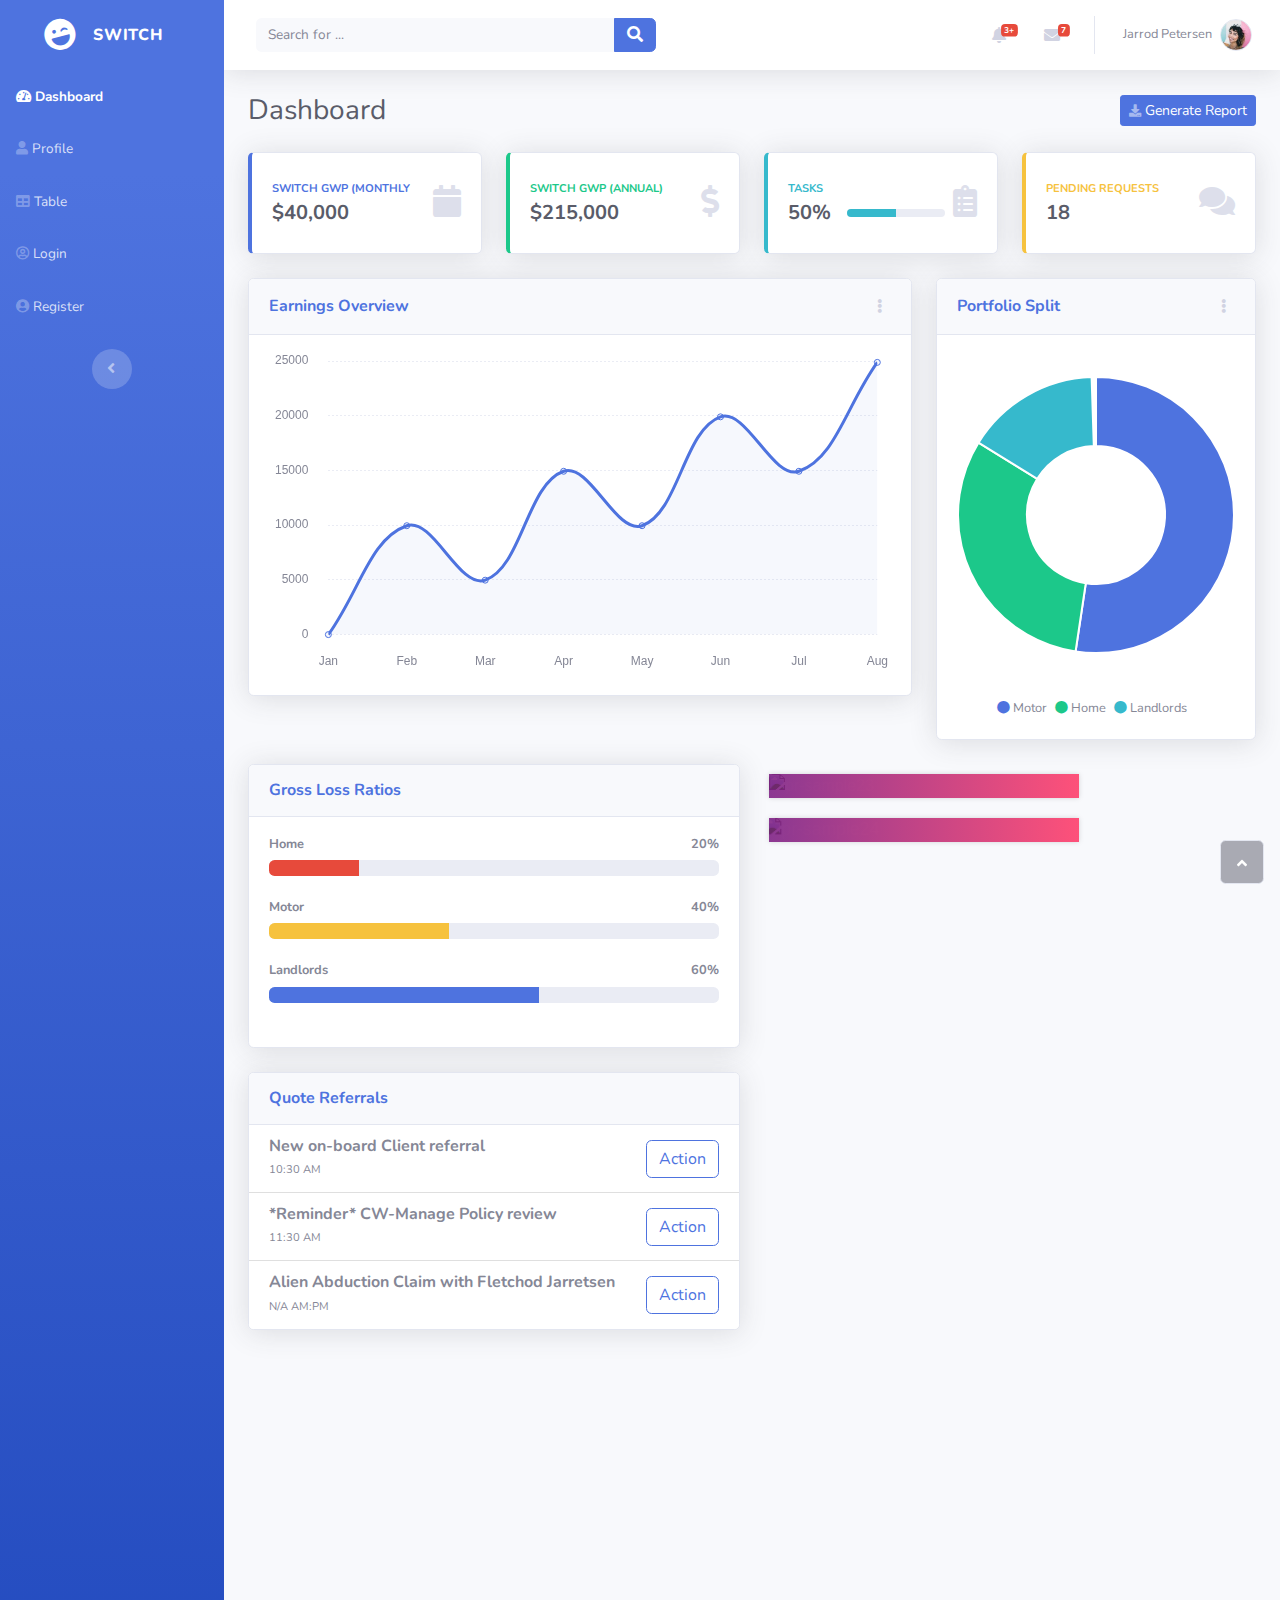
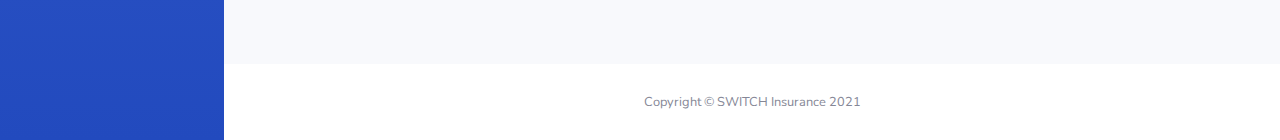
==== commit 34a7b4b5: "Changed checkbox to button" ====
--- a/insurerSide/insurerIndex.html
+++ b/insurerSide/insurerIndex.html
@@ -4,7 +4,7 @@
 <head>
     <meta charset="utf-8">
     <meta name="viewport" content="width=device-width, initial-scale=1.0, shrink-to-fit=no">
-    <title>Dashboard - Brand</title>
+    <title>Dashboard - SWITCH</title>
     <link rel="stylesheet" href="assets/bootstrap/css/bootstrap.min.css">
     <link rel="stylesheet" href="https://fonts.googleapis.com/css?family=Nunito:200,200i,300,300i,400,400i,600,600i,700,700i,800,800i,900,900i">
     <link rel="stylesheet" href="assets/fonts/fontawesome-all.min.css">
@@ -18,13 +18,13 @@
         <nav class="navbar navbar-dark align-items-start sidebar sidebar-dark accordion bg-gradient-primary p-0">
             <div class="container-fluid d-flex flex-column p-0"><a class="navbar-brand d-flex justify-content-center align-items-center sidebar-brand m-0" href="#">
                     <div class="sidebar-brand-icon rotate-n-15"><i class="fas fa-laugh-wink"></i></div>
-                    <div class="sidebar-brand-text mx-3"><span>Brand</span></div>
+                    <div class="sidebar-brand-text mx-3"><span>SWITCH</span></div>
                 </a>
                 <hr class="sidebar-divider my-0">
                 <ul class="nav navbar-nav text-light" id="accordionSidebar">
                     <li class="nav-item"><a class="nav-link active" href="insurerIndex.html"><i class="fas fa-tachometer-alt"></i><span>Dashboard</span></a></li>
                     <li class="nav-item"><a class="nav-link" href="profile.html"><i class="fas fa-user"></i><span>Profile</span></a></li>
-                    <li class="nav-item"><a class="nav-link" href="referrals.html"><i class="fas fa-table"></i><span>Referral Management</span></a></li>
+                    <li class="nav-item"><a class="nav-link" href="table.html"><i class="fas fa-table"></i><span>Table</span></a></li>
                     <li class="nav-item"><a class="nav-link" href="login.html"><i class="far fa-user-circle"></i><span>Login</span></a></li>
                     <li class="nav-item"><a class="nav-link" href="register.html"><i class="fas fa-user-circle"></i><span>Register</span></a></li>
                 </ul>
@@ -57,14 +57,14 @@
                                             <div class="mr-3">
                                                 <div class="bg-primary icon-circle"><i class="fas fa-file-alt text-white"></i></div>
                                             </div>
-                                            <div><span class="small text-gray-500">December 12, 2019</span>
+                                            <div><span class="small text-gray-500">February 26, 2021</span>
                                                 <p>A new monthly report is ready to download!</p>
                                             </div>
                                         </a><a class="d-flex align-items-center dropdown-item" href="#">
                                             <div class="mr-3">
                                                 <div class="bg-success icon-circle"><i class="fas fa-donate text-white"></i></div>
                                             </div>
-                                            <div><span class="small text-gray-500">December 7, 2019</span>
+                                            <div><span class="small text-gray-500">February 24, 2021</span>
                                                 <p>$290.29 has been deposited into your account!</p>
                                             </div>
                                         </a><a class="d-flex align-items-center dropdown-item" href="#">
@@ -87,15 +87,15 @@
                                             </div>
                                             <div class="font-weight-bold">
                                                 <div class="text-truncate"><span>Hi there! I am wondering if you can help me with a problem I've been having.</span></div>
-                                                <p class="small text-gray-500 mb-0">Emily Fowler - 58m</p>
+                                                <p class="small text-gray-500 mb-0">Jarrod Petersen - 58m</p>
                                             </div>
                                         </a><a class="d-flex align-items-center dropdown-item" href="#">
                                             <div class="dropdown-list-image mr-3"><img class="rounded-circle" src="assets/img/avatars/avatar2.jpeg">
                                                 <div class="status-indicator"></div>
                                             </div>
                                             <div class="font-weight-bold">
-                                                <div class="text-truncate"><span>I have the photos that you ordered last month!</span></div>
-                                                <p class="small text-gray-500 mb-0">Jae Chun - 1d</p>
+                                                <div class="text-truncate"><span>I have the photos that you requested for my claim.</span></div>
+                                                <p class="small text-gray-500 mb-0">Elisha Rackley - 1d</p>
                                             </div>
                                         </a><a class="d-flex align-items-center dropdown-item" href="#">
                                             <div class="dropdown-list-image mr-3"><img class="rounded-circle" src="assets/img/avatars/avatar3.jpeg">
@@ -103,15 +103,15 @@
                                             </div>
                                             <div class="font-weight-bold">
                                                 <div class="text-truncate"><span>Last month's report looks great, I am very happy with the progress so far, keep up the good work!</span></div>
-                                                <p class="small text-gray-500 mb-0">Morgan Alvarez - 2d</p>
+                                                <p class="small text-gray-500 mb-0">Keegan Whitfield - 2d</p>
                                             </div>
                                         </a><a class="d-flex align-items-center dropdown-item" href="#">
                                             <div class="dropdown-list-image mr-3"><img class="rounded-circle" src="assets/img/avatars/avatar5.jpeg">
                                                 <div class="bg-success status-indicator"></div>
                                             </div>
                                             <div class="font-weight-bold">
-                                                <div class="text-truncate"><span>Am I a good boy? The reason I ask is because someone told me that people say this to all dogs, even if they aren't good...</span></div>
-                                                <p class="small text-gray-500 mb-0">Chicken the Dog · 2w</p>
+                                                <div class="text-truncate"><span>Something you didn't know about me is that I listen to Wu-Tang.</span></div>
+                                                <p class="small text-gray-500 mb-0">Fletcher Petersen · 2w</p>
                                             </div>
                                         </a><a class="text-center dropdown-item small text-gray-500" href="#">Show All Alerts</a>
                                     </div>
@@ -120,7 +120,7 @@
                             </li>
                             <div class="d-none d-sm-block topbar-divider"></div>
                             <li class="nav-item dropdown no-arrow">
-                                <div class="nav-item dropdown no-arrow"><a class="dropdown-toggle nav-link" data-toggle="dropdown" aria-expanded="false" href="#"><span class="d-none d-lg-inline mr-2 text-gray-600 small">Success Kid</span><img class="border rounded-circle img-profile" src="assets/img/avatars/SuccessKid.jpg"></a>
+                                <div class="nav-item dropdown no-arrow"><a class="dropdown-toggle nav-link" data-toggle="dropdown" aria-expanded="false" href="#"><span class="d-none d-lg-inline mr-2 text-gray-600 small">Jarrod Petersen</span><img class="border rounded-circle img-profile" src="assets/img/avatars/avatar1.jpeg"></a>
                                     <div class="dropdown-menu shadow dropdown-menu-right animated--grow-in"><a class="dropdown-item" href="#"><i class="fas fa-user fa-sm fa-fw mr-2 text-gray-400"></i>&nbsp;Profile</a><a class="dropdown-item" href="#"><i class="fas fa-cogs fa-sm fa-fw mr-2 text-gray-400"></i>&nbsp;Settings</a><a class="dropdown-item" href="#"><i class="fas fa-list fa-sm fa-fw mr-2 text-gray-400"></i>&nbsp;Activity log</a>
                                         <div class="dropdown-divider"></div><a class="dropdown-item" href="#"><i class="fas fa-sign-out-alt fa-sm fa-fw mr-2 text-gray-400"></i>&nbsp;Logout</a>
                                     </div>
@@ -139,7 +139,7 @@
                                 <div class="card-body">
                                     <div class="row align-items-center no-gutters">
                                         <div class="col mr-2">
-                                            <div class="text-uppercase text-primary font-weight-bold text-xs mb-1"><span>GWP (Monthly)</span></div>
+                                            <div class="text-uppercase text-primary font-weight-bold text-xs mb-1"><span>Switch GWP (Monthly</span></div>
                                             <div class="text-dark font-weight-bold h5 mb-0"><span>$40,000</span></div>
                                         </div>
                                         <div class="col-auto"><i class="fas fa-calendar fa-2x text-gray-300"></i></div>
@@ -152,7 +152,7 @@
                                 <div class="card-body">
                                     <div class="row align-items-center no-gutters">
                                         <div class="col mr-2">
-                                            <div class="text-uppercase text-success font-weight-bold text-xs mb-1"><span>GWP (annual)</span></div>
+                                            <div class="text-uppercase text-success font-weight-bold text-xs mb-1"><span>Switch GWP (annual)</span></div>
                                             <div class="text-dark font-weight-bold h5 mb-0"><span>$215,000</span></div>
                                         </div>
                                         <div class="col-auto"><i class="fas fa-dollar-sign fa-2x text-gray-300"></i></div>
@@ -187,7 +187,7 @@
                                 <div class="card-body">
                                     <div class="row align-items-center no-gutters">
                                         <div class="col mr-2">
-                                            <div class="text-uppercase text-warning font-weight-bold text-xs mb-1"><span>Pending Referrals</span></div>
+                                            <div class="text-uppercase text-warning font-weight-bold text-xs mb-1"><span>Pending Requests</span></div>
                                             <div class="text-dark font-weight-bold h5 mb-0"><span>18</span></div>
                                         </div>
                                         <div class="col-auto"><i class="fas fa-comments fa-2x text-gray-300"></i></div>
@@ -225,7 +225,7 @@
                                     </div>
                                 </div>
                                 <div class="card-body">
-                                    <div class="chart-area"><canvas data-bs-chart="{&quot;type&quot;:&quot;doughnut&quot;,&quot;data&quot;:{&quot;labels&quot;:[&quot;Motor&quot;,&quot;Home&quot;,&quot;Landlords&quot;],&quot;datasets&quot;:[{&quot;label&quot;:&quot;&quot;,&quot;backgroundColor&quot;:[&quot;#4e73df&quot;,&quot;#1cc88a&quot;,&quot;#36b9cc&quot;],&quot;borderColor&quot;:[&quot;#ffffff&quot;,&quot;#ffffff&quot;,&quot;#ffffff&quot;],&quot;data&quot;:[&quot;50&quot;,&quot;30&quot;,&quot;15&quot;]}]},&quot;options&quot;:{&quot;maintainAspectRatio&quot;:false,&quot;legend&quot;:{&quot;display&quot;:false},&quot;title&quot;:{}}}"></canvas></div>
+                                    <div class="chart-area"><canvas data-bs-chart="{&quot;type&quot;:&quot;doughnut&quot;,&quot;data&quot;:{&quot;labels&quot;:[&quot;Direct&quot;,&quot;Social&quot;,&quot;Referral&quot;],&quot;datasets&quot;:[{&quot;label&quot;:&quot;&quot;,&quot;backgroundColor&quot;:[&quot;#4e73df&quot;,&quot;#1cc88a&quot;,&quot;#36b9cc&quot;],&quot;borderColor&quot;:[&quot;#ffffff&quot;,&quot;#ffffff&quot;,&quot;#ffffff&quot;],&quot;data&quot;:[&quot;50&quot;,&quot;30&quot;,&quot;15&quot;]}]},&quot;options&quot;:{&quot;maintainAspectRatio&quot;:false,&quot;legend&quot;:{&quot;display&quot;:false},&quot;title&quot;:{}}}"></canvas></div>
                                     <div class="text-center small mt-4"><span class="mr-2"><i class="fas fa-circle text-primary"></i>&nbsp;Motor</span><span class="mr-2"><i class="fas fa-circle text-success"></i>&nbsp;Home</span><span class="mr-2"><i class="fas fa-circle text-info"></i>&nbsp;Landlords</span></div>
                                 </div>
                             </div>
@@ -260,30 +260,36 @@
                                     <li class="list-group-item">
                                         <div class="row align-items-center no-gutters">
                                             <div class="col mr-2">
-                                                <h6 class="mb-0"><strong>Frank Jamison - Motor - Q00032148</strong></h6><span class="text-xs">1 hour ago</span>
+                                                <h6 class="mb-0"><strong>New on-board Client referral</strong></h6><span class="text-xs">10:30 AM</span>
                                             </div>
                                             <div class="col-auto">
-                                                <button class="btn btn-outline-primary"><input class="custom-control-input" type="button">Action</button>
+                                              <button class="btn btn-outline-primary">
+                                                <input class="custom-control-input" type="button">Action
+                                              </button>
                                             </div>
                                         </div>
                                     </li>
                                     <li class="list-group-item">
                                         <div class="row align-items-center no-gutters">
                                             <div class="col mr-2">
-                                                <h6 class="mb-0"><strong>Lunch meeting</strong></h6><span class="text-xs">11:30 AM</span>
+                                                <h6 class="mb-0"><strong>*Reminder* CW-Manage Policy review</strong></h6><span class="text-xs">11:30 AM</span>
                                             </div>
                                             <div class="col-auto">
-                                                <div class="custom-control custom-checkbox"><input class="custom-control-input" type="checkbox" id="formCheck-2"><label class="custom-control-label" for="formCheck-2"></label></div>
+                                              <button class="btn btn-outline-primary">
+                                                <input class="custom-control-input" type="button">Action
+                                              </button>
                                             </div>
                                         </div>
                                     </li>
                                     <li class="list-group-item">
                                         <div class="row align-items-center no-gutters">
                                             <div class="col mr-2">
-                                                <h6 class="mb-0"><strong>Lunch meeting</strong></h6><span class="text-xs">12:30 AM</span>
+                                                <h6 class="mb-0"><strong>Alien Abduction Claim with Fletchod Jarretsen</strong></h6><span class="text-xs">N/A AM:PM</span>
                                             </div>
                                             <div class="col-auto">
-                                                <div class="custom-control custom-checkbox"><input class="custom-control-input" type="checkbox" id="formCheck-3"><label class="custom-control-label" for="formCheck-3"></label></div>
+                                              <button class="btn btn-outline-primary">
+                                                <input class="custom-control-input" type="button">Action
+                                              </button>
                                             </div>
                                         </div>
                                     </li>
@@ -291,7 +297,7 @@
                             </div>
                         </div>
                         <div class="col" style="height: 900px;"><figure class="snip1527">
-  <div class="image"><img src="assets/img/stock/rateIncrease.png" alt="pr-sample23" /></div>
+  <div class="image"><img src="https://s3-us-west-2.amazonaws.com/s.cdpn.io/331810/pr-sample23.jpg" alt="pr-sample23" /></div>
   <figcaption>
     <div class="date"><span class="day">15</span><span class="month">Mar</span></div>
     <h3>Global Property Insurance Market Hardening</h3>
@@ -303,7 +309,7 @@
   <a href="#"></a>
 </figure>
 <figure class="snip1527 hover">
-  <div class="image"><img src="assets/img/stock/stockProfessional.png" alt="pr-sample24" /></div>
+  <div class="image"><img src="https://s3-us-west-2.amazonaws.com/s.cdpn.io/331810/pr-sample24.jpg" alt="pr-sample24" /></div>
   <figcaption>
     <div class="date"><span class="day">17</span><span class="month">Nov</span></div>
     <h3>Professional Development</h3>
@@ -319,7 +325,7 @@
             </div>
             <footer class="bg-white sticky-footer">
                 <div class="container my-auto">
-                    <div class="text-center my-auto copyright"><span>Copyright © Brand 2021</span></div>
+                    <div class="text-center my-auto copyright"><span>Copyright © SWITCH Insurance 2021</span></div>
                 </div>
             </footer>
         </div><a class="border rounded d-inline scroll-to-top" href="#page-top"><i class="fas fa-angle-up"></i></a>
@@ -332,4 +338,4 @@
     <script src="assets/js/theme.js"></script>
 </body>
 
-</html>+</html>
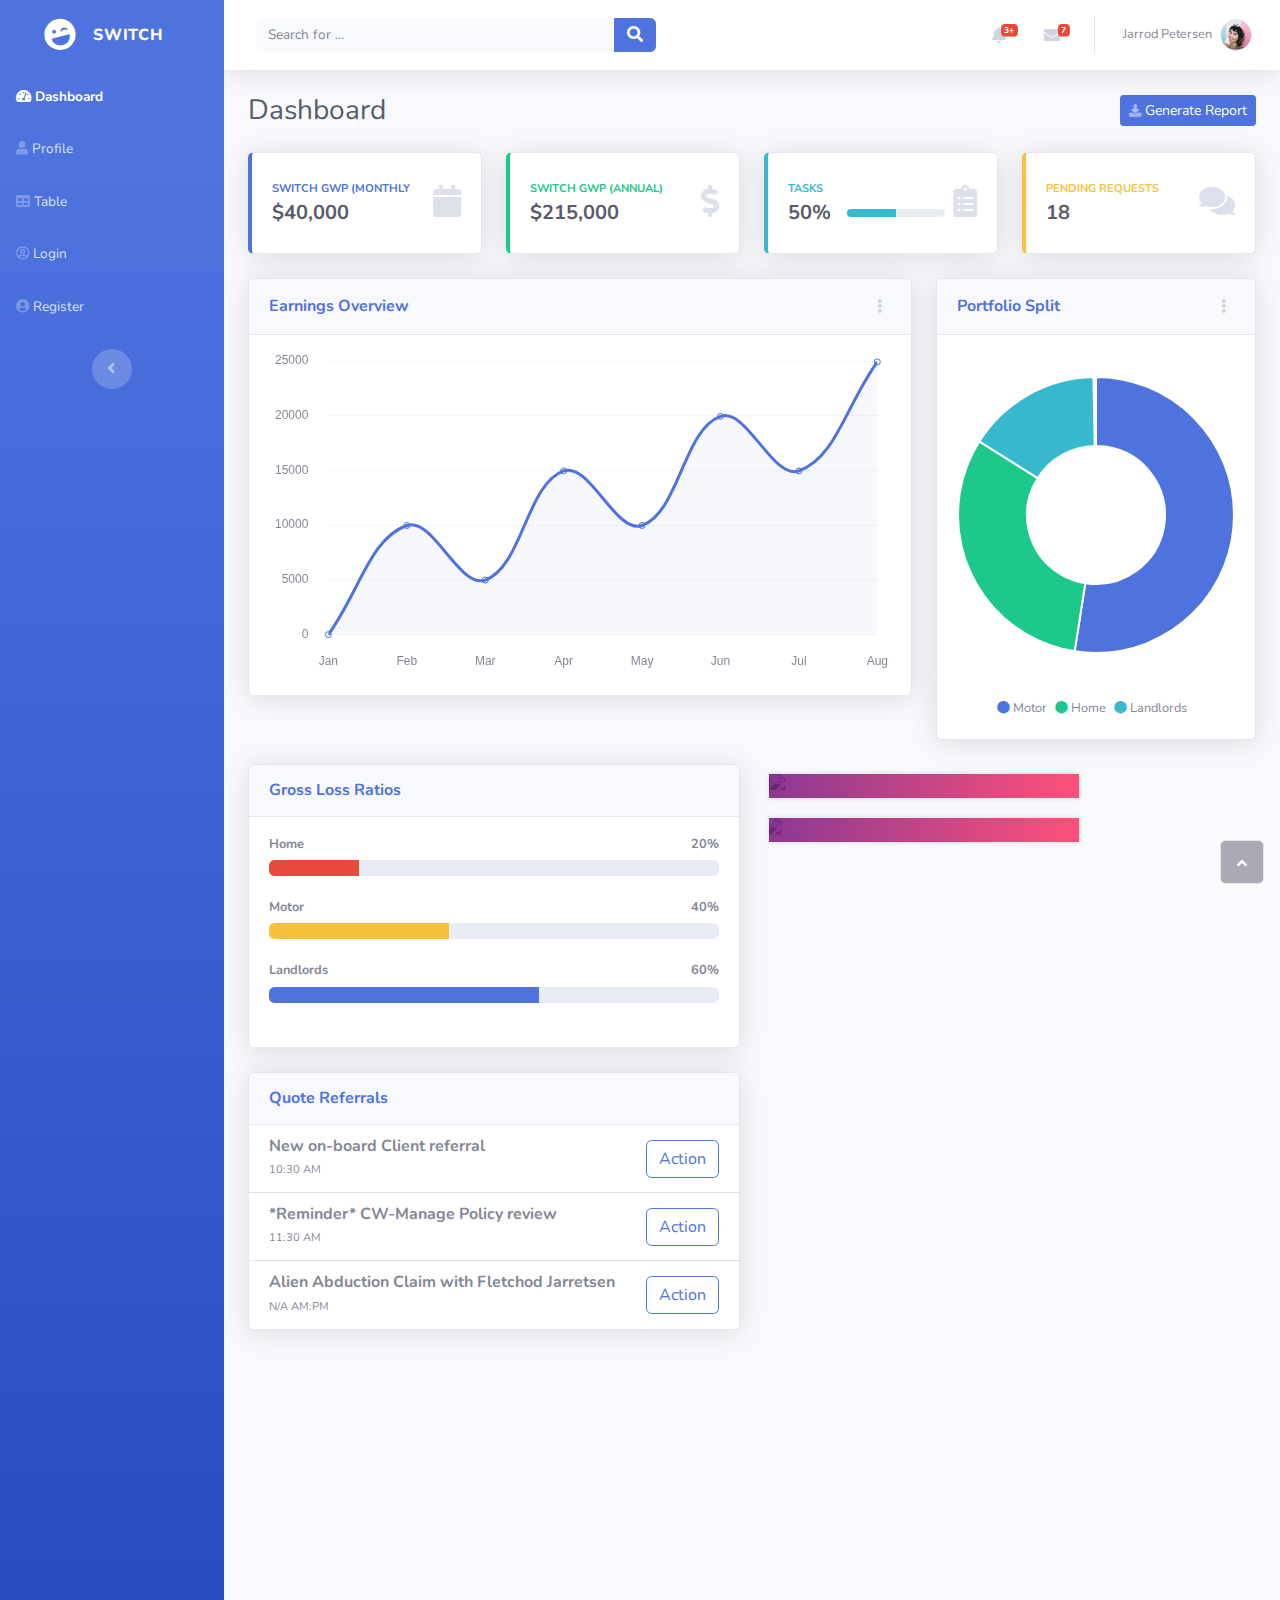
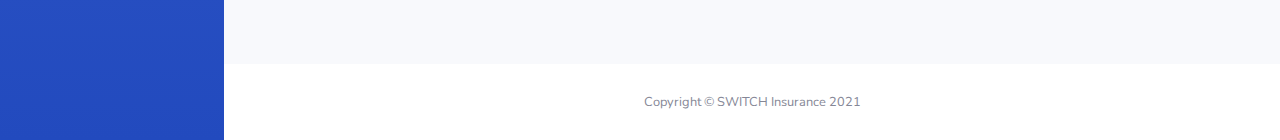
==== commit 7077380a: "Attempted fix to conflicts" ====
--- a/insurerSide/insurerIndex.html
+++ b/insurerSide/insurerIndex.html
@@ -24,7 +24,7 @@
                 <ul class="nav navbar-nav text-light" id="accordionSidebar">
                     <li class="nav-item"><a class="nav-link active" href="insurerIndex.html"><i class="fas fa-tachometer-alt"></i><span>Dashboard</span></a></li>
                     <li class="nav-item"><a class="nav-link" href="profile.html"><i class="fas fa-user"></i><span>Profile</span></a></li>
-                    <li class="nav-item"><a class="nav-link" href="table.html"><i class="fas fa-table"></i><span>Table</span></a></li>
+                    <li class="nav-item"><a class="nav-link" href="referrals.html"><i class="fas fa-table"></i><span>Table</span></a></li>
                     <li class="nav-item"><a class="nav-link" href="login.html"><i class="far fa-user-circle"></i><span>Login</span></a></li>
                     <li class="nav-item"><a class="nav-link" href="register.html"><i class="fas fa-user-circle"></i><span>Register</span></a></li>
                 </ul>
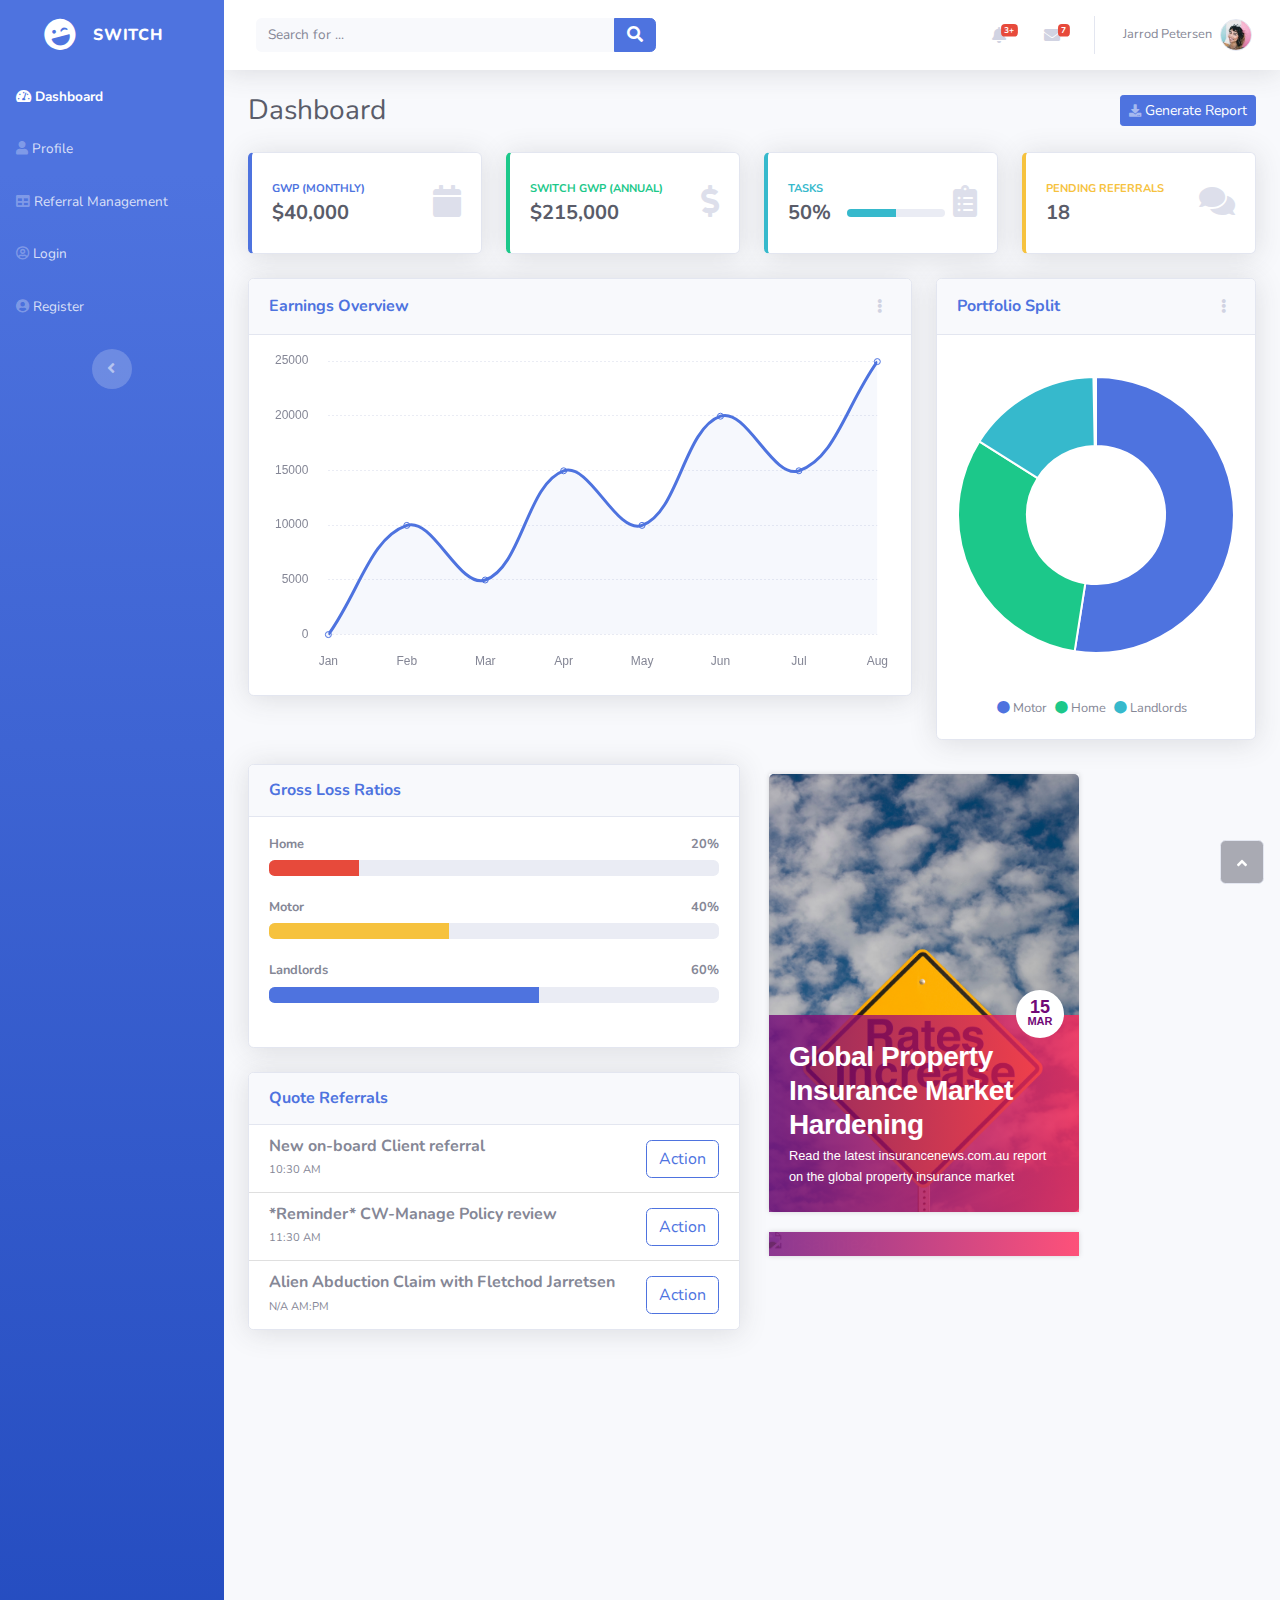
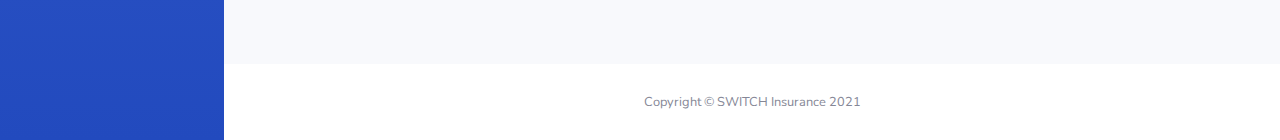
==== commit 8e368169: "Merge branch 'main' into Style-3" ====
--- a/insurerSide/insurerIndex.html
+++ b/insurerSide/insurerIndex.html
@@ -24,7 +24,7 @@
                 <ul class="nav navbar-nav text-light" id="accordionSidebar">
                     <li class="nav-item"><a class="nav-link active" href="insurerIndex.html"><i class="fas fa-tachometer-alt"></i><span>Dashboard</span></a></li>
                     <li class="nav-item"><a class="nav-link" href="profile.html"><i class="fas fa-user"></i><span>Profile</span></a></li>
-                    <li class="nav-item"><a class="nav-link" href="referrals.html"><i class="fas fa-table"></i><span>Table</span></a></li>
+                    <li class="nav-item"><a class="nav-link" href="referrals.html"><i class="fas fa-table"></i><span>Referral Management</span></a></li>
                     <li class="nav-item"><a class="nav-link" href="login.html"><i class="far fa-user-circle"></i><span>Login</span></a></li>
                     <li class="nav-item"><a class="nav-link" href="register.html"><i class="fas fa-user-circle"></i><span>Register</span></a></li>
                 </ul>
@@ -120,7 +120,9 @@
                             </li>
                             <div class="d-none d-sm-block topbar-divider"></div>
                             <li class="nav-item dropdown no-arrow">
+
                                 <div class="nav-item dropdown no-arrow"><a class="dropdown-toggle nav-link" data-toggle="dropdown" aria-expanded="false" href="#"><span class="d-none d-lg-inline mr-2 text-gray-600 small">Jarrod Petersen</span><img class="border rounded-circle img-profile" src="assets/img/avatars/avatar1.jpeg"></a>
+
                                     <div class="dropdown-menu shadow dropdown-menu-right animated--grow-in"><a class="dropdown-item" href="#"><i class="fas fa-user fa-sm fa-fw mr-2 text-gray-400"></i>&nbsp;Profile</a><a class="dropdown-item" href="#"><i class="fas fa-cogs fa-sm fa-fw mr-2 text-gray-400"></i>&nbsp;Settings</a><a class="dropdown-item" href="#"><i class="fas fa-list fa-sm fa-fw mr-2 text-gray-400"></i>&nbsp;Activity log</a>
                                         <div class="dropdown-divider"></div><a class="dropdown-item" href="#"><i class="fas fa-sign-out-alt fa-sm fa-fw mr-2 text-gray-400"></i>&nbsp;Logout</a>
                                     </div>
@@ -139,7 +141,8 @@
                                 <div class="card-body">
                                     <div class="row align-items-center no-gutters">
                                         <div class="col mr-2">
-                                            <div class="text-uppercase text-primary font-weight-bold text-xs mb-1"><span>Switch GWP (Monthly</span></div>
+                                            <div class="text-uppercase text-primary font-weight-bold text-xs mb-1"><span>GWP (Monthly)</span></div>
+
                                             <div class="text-dark font-weight-bold h5 mb-0"><span>$40,000</span></div>
                                         </div>
                                         <div class="col-auto"><i class="fas fa-calendar fa-2x text-gray-300"></i></div>
@@ -187,7 +190,7 @@
                                 <div class="card-body">
                                     <div class="row align-items-center no-gutters">
                                         <div class="col mr-2">
-                                            <div class="text-uppercase text-warning font-weight-bold text-xs mb-1"><span>Pending Requests</span></div>
+                                            <div class="text-uppercase text-warning font-weight-bold text-xs mb-1"><span>Pending Referrals</span></div>
                                             <div class="text-dark font-weight-bold h5 mb-0"><span>18</span></div>
                                         </div>
                                         <div class="col-auto"><i class="fas fa-comments fa-2x text-gray-300"></i></div>
@@ -225,7 +228,7 @@
                                     </div>
                                 </div>
                                 <div class="card-body">
-                                    <div class="chart-area"><canvas data-bs-chart="{&quot;type&quot;:&quot;doughnut&quot;,&quot;data&quot;:{&quot;labels&quot;:[&quot;Direct&quot;,&quot;Social&quot;,&quot;Referral&quot;],&quot;datasets&quot;:[{&quot;label&quot;:&quot;&quot;,&quot;backgroundColor&quot;:[&quot;#4e73df&quot;,&quot;#1cc88a&quot;,&quot;#36b9cc&quot;],&quot;borderColor&quot;:[&quot;#ffffff&quot;,&quot;#ffffff&quot;,&quot;#ffffff&quot;],&quot;data&quot;:[&quot;50&quot;,&quot;30&quot;,&quot;15&quot;]}]},&quot;options&quot;:{&quot;maintainAspectRatio&quot;:false,&quot;legend&quot;:{&quot;display&quot;:false},&quot;title&quot;:{}}}"></canvas></div>
+                                    <div class="chart-area"><canvas data-bs-chart="{&quot;type&quot;:&quot;doughnut&quot;,&quot;data&quot;:{&quot;labels&quot;:[&quot;Motor&quot;,&quot;Home&quot;,&quot;Landlords&quot;],&quot;datasets&quot;:[{&quot;label&quot;:&quot;&quot;,&quot;backgroundColor&quot;:[&quot;#4e73df&quot;,&quot;#1cc88a&quot;,&quot;#36b9cc&quot;],&quot;borderColor&quot;:[&quot;#ffffff&quot;,&quot;#ffffff&quot;,&quot;#ffffff&quot;],&quot;data&quot;:[&quot;50&quot;,&quot;30&quot;,&quot;15&quot;]}]},&quot;options&quot;:{&quot;maintainAspectRatio&quot;:false,&quot;legend&quot;:{&quot;display&quot;:false},&quot;title&quot;:{}}}"></canvas></div>
                                     <div class="text-center small mt-4"><span class="mr-2"><i class="fas fa-circle text-primary"></i>&nbsp;Motor</span><span class="mr-2"><i class="fas fa-circle text-success"></i>&nbsp;Home</span><span class="mr-2"><i class="fas fa-circle text-info"></i>&nbsp;Landlords</span></div>
                                 </div>
                             </div>
@@ -260,12 +263,14 @@
                                     <li class="list-group-item">
                                         <div class="row align-items-center no-gutters">
                                             <div class="col mr-2">
+
                                                 <h6 class="mb-0"><strong>New on-board Client referral</strong></h6><span class="text-xs">10:30 AM</span>
                                             </div>
                                             <div class="col-auto">
                                               <button class="btn btn-outline-primary">
                                                 <input class="custom-control-input" type="button">Action
                                               </button>
+
                                             </div>
                                         </div>
                                     </li>
@@ -297,7 +302,7 @@
                             </div>
                         </div>
                         <div class="col" style="height: 900px;"><figure class="snip1527">
-  <div class="image"><img src="https://s3-us-west-2.amazonaws.com/s.cdpn.io/331810/pr-sample23.jpg" alt="pr-sample23" /></div>
+  <div class="image"><img src="assets/img/stock/rateIncrease.png" alt="pr-sample23" /></div>
   <figcaption>
     <div class="date"><span class="day">15</span><span class="month">Mar</span></div>
     <h3>Global Property Insurance Market Hardening</h3>
@@ -309,7 +314,7 @@
   <a href="#"></a>
 </figure>
 <figure class="snip1527 hover">
-  <div class="image"><img src="https://s3-us-west-2.amazonaws.com/s.cdpn.io/331810/pr-sample24.jpg" alt="pr-sample24" /></div>
+  <div class="image"><img src="assets/img/stock/stockProfessional.png" alt="pr-sample24" /></div>
   <figcaption>
     <div class="date"><span class="day">17</span><span class="month">Nov</span></div>
     <h3>Professional Development</h3>
